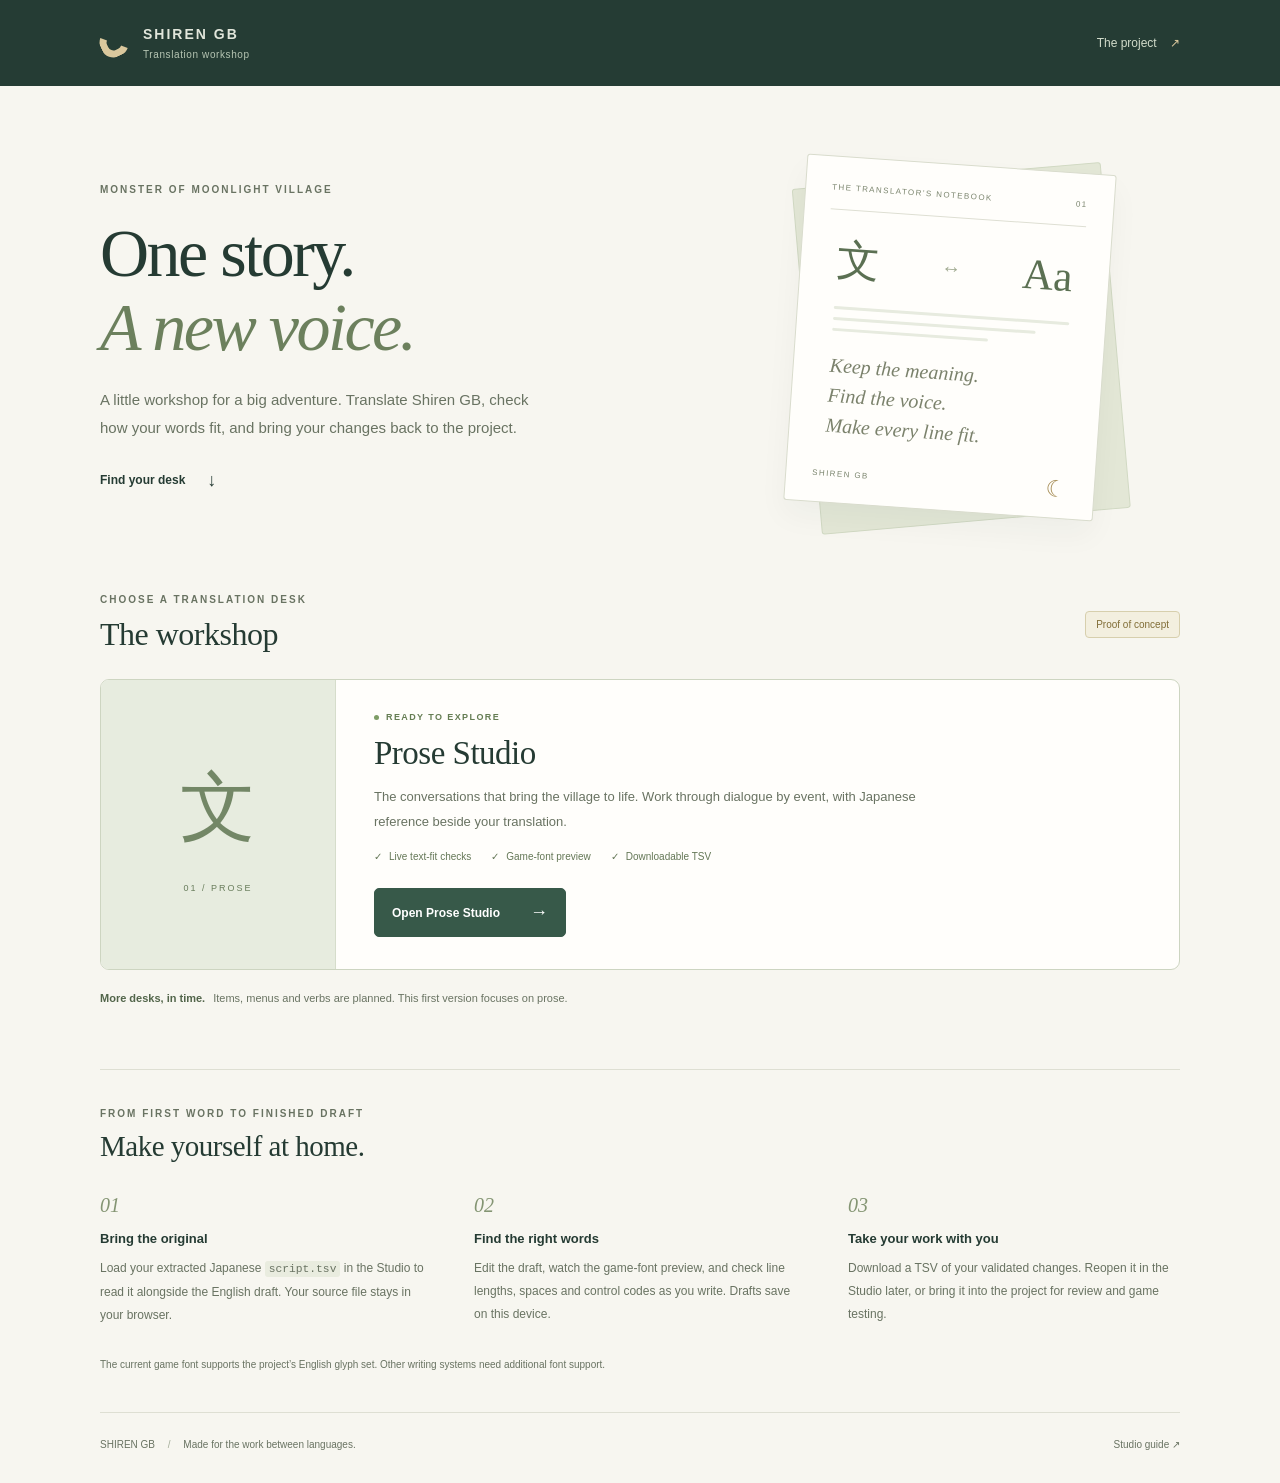
==== site/index.html @ 16984620 "Add workshop home and GitHub Pages deployment" ====
<!doctype html>
<html lang="en">
<head>
  <meta charset="utf-8">
  <meta name="viewport" content="width=device-width, initial-scale=1">
  <meta name="theme-color" content="#253c34">
  <meta name="description" content="The Shiren GB translation workshop. Edit prose with live text-fit checks and download your changes as a TSV.">
  <title>Translation Workshop · Shiren GB</title>
  <link rel="stylesheet" href="style.css">
  <link rel="icon" href="data:image/svg+xml,%3Csvg xmlns='http://www.w3.org/2000/svg' viewBox='0 0 40 40'%3E%3Crect width='40' height='40' rx='10' fill='%23253c34'/%3E%3Cpath d='M27 9H17v4h-4v14h4v4h14v-4H21v-4h-4V13h10z' fill='%23dbc797'/%3E%3C/svg%3E">
</head>
<body>
  <a class="skip-link" href="#content">Skip to workshop</a>
  <header class="masthead">
    <div class="header-inner">
      <a class="brand" href="./" aria-label="Shiren GB translation workshop home"><span class="moon" aria-hidden="true"></span><span>SHIREN GB<small>Translation workshop</small></span></a>
      <a class="project-link" href="https://github.com/joey-astrologo/Shiren-GB-Monster-of-Moonlight-Village">The project <span aria-hidden="true">↗</span></a>
    </div>
  </header>
  <main id="content" tabindex="-1">
    <section class="hero" aria-labelledby="welcome">
      <div class="hero-copy">
        <div class="eyebrow">MONSTER OF MOONLIGHT VILLAGE</div>
        <h1 id="welcome">One story.<br><em>A new voice.</em></h1>
        <p>A little workshop for a big adventure. Translate Shiren GB, check how your words fit, and bring your changes back to the project.</p>
        <a class="hero-link" href="#studios">Find your desk <span aria-hidden="true">↓</span></a>
      </div>
      <div class="manuscript" aria-hidden="true">
        <div class="paper-back"></div>
        <div class="paper-front">
          <div class="paper-heading"><span>THE TRANSLATOR’S NOTEBOOK</span><span>01</span></div>
          <div class="notebook-symbol">文<span>↔</span>Aa</div>
          <div class="notebook-lines"><span></span><span></span><span></span></div>
          <p>Keep the meaning.<br>Find the voice.<br>Make every line fit.</p>
          <div class="paper-foot"><span>SHIREN GB</span><span>☾</span></div>
        </div>
      </div>
    </section>

    <section id="studios" class="studios" aria-labelledby="studios-title">
      <div class="section-heading"><div><div class="eyebrow">CHOOSE A TRANSLATION DESK</div><h2 id="studios-title">The workshop</h2></div><span class="poc-badge">Proof of concept</span></div>
      <article class="studio-card">
        <div class="studio-mark" aria-hidden="true"><span>文</span><small>01 / PROSE</small></div>
        <div class="studio-copy"><div class="available"><span></span>READY TO EXPLORE</div><h3>Prose Studio</h3><p>The conversations that bring the village to life. Work through dialogue by event, with Japanese reference beside your translation.</p><ul class="features"><li>Live text-fit checks</li><li>Game-font preview</li><li>Downloadable TSV</li></ul><a class="button" href="prose/">Open Prose Studio <span aria-hidden="true">→</span></a></div>
      </article>
      <p class="future-note"><span>More desks, in time.</span> Items, menus and verbs are planned. This first version focuses on prose.</p>
    </section>

    <section class="how-it-works" aria-labelledby="steps-title">
      <div class="eyebrow">FROM FIRST WORD TO FINISHED DRAFT</div><h2 id="steps-title">Make yourself at home.</h2>
      <ol class="steps">
        <li><span class="step-number">01</span><h3>Bring the original</h3><p>Load your extracted Japanese <code>script.tsv</code> in the Studio to read it alongside the English draft. Your source file stays in your browser.</p></li>
        <li><span class="step-number">02</span><h3>Find the right words</h3><p>Edit the draft, watch the game-font preview, and check line lengths, spaces and control codes as you write. Drafts save on this device.</p></li>
        <li><span class="step-number">03</span><h3>Take your work with you</h3><p>Download a TSV of your validated changes. Reopen it in the Studio later, or bring it into the project for review and game testing.</p></li>
      </ol>
      <p class="font-note">The current game font supports the project’s English glyph set. Other writing systems need additional font support.</p>
    </section>
  </main>
  <footer class="footer"><span>SHIREN GB <span aria-hidden="true">/</span> Made for the work between languages.</span><a href="https://github.com/joey-astrologo/Shiren-GB-Monster-of-Moonlight-Village/blob/main/site/prose/README.md">Studio guide <span aria-hidden="true">↗</span></a></footer>
</body>
</html>
---- site/style.css ----
@charset "UTF-8";
:root{color-scheme:light;--paper:#f7f6f0;--surface:#fffefb;--ink:#253b33;--muted:#697362;--line:#dedfd3;--green:#375949;--gold:#dac89d;font-family:-apple-system,BlinkMacSystemFont,"Segoe UI",sans-serif;font-size:14px}
*{box-sizing:border-box}html{scroll-behavior:smooth}body{margin:0;background:var(--paper);color:var(--ink)}a{color:inherit;touch-action:manipulation}a:focus-visible{outline:3px solid #af8948;outline-offset:5px}h1,h2,h3,p{margin:0}.skip-link{position:fixed;top:-100px;left:15px;padding:12px;z-index:10;background:white}.skip-link:focus{top:12px}.masthead{background:#253c34;color:#e1e6db}.header-inner{max-width:1144px;margin:auto;padding:26px 32px;display:flex;align-items:center;justify-content:space-between;gap:24px}.brand{display:flex;align-items:center;gap:15px;text-decoration:none;font-size:14px;letter-spacing:2px;font-weight:700}.brand small{display:block;font-size:10px;font-weight:400;letter-spacing:.6px;margin-top:7px;color:#b6c5b3}.moon{width:28px;height:28px;border:7px solid var(--gold);border-top-color:transparent;border-right-color:transparent;transform:rotate(-25deg);border-radius:45%;display:block}.project-link{font-size:12px;text-decoration:none;color:#d2dccb}.project-link span{margin-left:10px;color:var(--gold)}.project-link:hover,.hero-link:hover{text-decoration:underline;text-underline-offset:5px}main{max-width:1144px;margin:auto;padding:0 32px}.hero{display:grid;grid-template-columns:1.2fr 1fr;gap:70px;align-items:center;padding:78px 0 83px}.eyebrow{font-size:10px;letter-spacing:2px;font-weight:600;color:var(--muted)}h1{font:normal 68px/1.08 Georgia,"Times New Roman",serif;letter-spacing:-2.5px;margin:22px 0}h1 em{font-weight:400;color:#6c805d}.hero-copy>p{font-size:15px;line-height:1.9;color:var(--muted);max-width:430px}.hero-link{display:inline-flex;align-items:center;gap:22px;margin-top:27px;font-size:12px;font-weight:600;text-decoration:none}.hero-link span{font-size:18px}
.manuscript{position:relative;width:310px;height:347px;justify-self:center;transform:rotate(4deg)}.paper-back{position:absolute;inset:10px -12px -10px 12px;background:#e3e7d6;border:1px solid #d1d9c3;border-radius:3px;transform:rotate(-9deg)}.paper-front{position:relative;height:100%;border:1px solid #d9dccd;border-radius:3px;background:var(--surface);padding:26px;box-shadow:0 15px 30px #253c340a}.paper-heading,.paper-foot{display:flex;justify-content:space-between;align-items:center;font-size:8px;letter-spacing:1.4px;color:#7b856e}.paper-heading{padding-bottom:17px;border-bottom:1px solid var(--line)}.notebook-symbol{font:43px Georgia,serif;color:#5b7052;display:flex;justify-content:space-between;align-items:center;margin:21px 10px 17px}.notebook-symbol span{font:20px Georgia,serif;color:#a0aa90}.notebook-lines{display:grid;gap:8px;margin:0 10px 19px}.notebook-lines span{height:3px;border-radius:2px;background:#e7ebdf}.notebook-lines span:nth-child(2){width:86%}.notebook-lines span:last-child{width:66%}.paper-front>p{font:italic 20px/1.5 Georgia,serif;margin-left:10px;color:#7b826c}.paper-foot{margin-top:20px}.paper-foot span:last-child{color:#a88f59;font-size:23px}
.studios{scroll-margin-top:26px}.section-heading{display:flex;justify-content:space-between;align-items:center;gap:20px;margin-bottom:25px}h2{font:normal 32px/1.25 Georgia,serif;letter-spacing:-.5px;margin-top:9px}.poc-badge{font-size:10px;white-space:nowrap;border:1px solid #d7cfad;border-radius:4px;padding:7px 10px;color:#806d36;background:#f3efdf}.studio-card{display:grid;grid-template-columns:235px 1fr;border:1px solid #cdd5c1;border-radius:9px;overflow:hidden;background:var(--surface)}.studio-mark{background:#e7ecdf;display:flex;flex-direction:column;align-items:center;justify-content:center;gap:23px;border-right:1px solid #d6ddcb}.studio-mark>span{font:76px Georgia,serif;color:#738766}.studio-mark small{font-size:9px;letter-spacing:2px;color:#697d5c}.studio-copy{padding:32px 38px}.available{display:flex;align-items:center;gap:7px;font-size:9px;font-weight:600;letter-spacing:1.4px;color:#657d53}.available span{height:5px;width:5px;border-radius:50%;background:#7e9d66}.studio-copy h3{font:normal 33px Georgia,serif;letter-spacing:-.5px;margin:13px 0}.studio-copy>p{font-size:13px;line-height:1.9;color:var(--muted);max-width:580px}.features{display:flex;flex-wrap:wrap;gap:9px 20px;padding:0;list-style:none;font-size:10px;color:#647756;margin:17px 0 26px}.features li:before{content:'✓';margin-right:7px}.button{display:inline-flex;align-items:center;justify-content:space-between;gap:30px;padding:13px 17px;border:1px solid var(--green);border-radius:5px;background:var(--green);color:white;text-decoration:none;font-size:12px;font-weight:600;transition:background .15s}.button:hover{background:#294936}.button span{font-size:18px;font-weight:400}.future-note{font-size:11px;line-height:1.8;color:var(--muted);padding:19px 0 0}.future-note>span{font-weight:600;color:#52654a;margin-right:5px}.how-it-works{margin:60px 0 0;padding:38px 0;border-top:1px solid var(--line)}.how-it-works h2{font-size:29px}.steps{list-style:none;display:grid;grid-template-columns:repeat(3,1fr);gap:42px;padding:0;margin:30px 0}.step-number{font:italic 20px Georgia,serif;color:#849573}.steps h3{font-size:13px;margin:14px 0 11px;font-weight:600}.steps p{font-size:12px;line-height:1.9;color:var(--muted)}code{font-size:.94em;background:#e9ecdf;padding:2px 4px;border-radius:3px}.font-note{font-size:10px;line-height:1.8;color:var(--muted)}.footer{max-width:1080px;margin:auto;border-top:1px solid var(--line);padding:23px 0 30px;display:flex;justify-content:space-between;gap:20px;font-size:10px;color:var(--muted);line-height:1.7}.footer>span>span{margin:0 10px;color:#a4ad99}.footer a{text-decoration:none}.footer a:hover{text-decoration:underline;text-underline-offset:3px}
@media(max-width:1150px){.footer{margin:0 32px}.hero{gap:40px}.manuscript{width:280px}.paper-heading{font-size:7px}}
@media(max-width:760px){.header-inner{padding:22px}.brand{font-size:12px}.brand small{font-size:9px}.project-link{font-size:10px}.project-link span{margin-left:3px}main{padding:0 22px}.hero{gap:30px;padding:50px 0 55px}h1{font-size:52px}.hero-copy>p{font-size:13px}.eyebrow{font-size:9px;letter-spacing:1.5px}.manuscript{width:215px;height:317px}.paper-front{padding:19px}.paper-heading{line-height:1.7;gap:8px}.notebook-symbol{font-size:34px}.paper-front>p{font-size:17px}.studio-card{grid-template-columns:140px 1fr}.studio-copy{padding:28px}.studio-copy h3{font-size:29px}.studio-mark>span{font-size:58px}.studio-mark small{font-size:8px}.steps{gap:24px}.footer{margin:0 22px}}
@media(max-width:560px){.hero{display:block}.hero-copy{max-width:400px}h1{font-size:60px}.hero-copy>p{font-size:14px}.manuscript{display:none}.section-heading{gap:10px}h2{font-size:28px}.poc-badge{font-size:9px;padding:6px 8px}.studio-card{display:block}.studio-mark{flex-direction:row;justify-content:space-between;padding:18px 25px;border-right:0;border-bottom:1px solid #d6ddcb}.studio-mark>span{font-size:34px}.studio-copy{padding:27px 24px}.studio-copy h3{font-size:31px}.features{gap:12px 17px}.button{width:100%}.how-it-works{margin-top:40px;padding-top:30px}.steps{grid-template-columns:1fr;gap:25px;margin-top:27px}.steps li{padding-left:42px;position:relative}.step-number{position:absolute;left:0;top:0}.steps h3{margin-top:2px}.footer{flex-direction:column;gap:12px}.footer>span>span{margin:0 6px}}
@media(prefers-reduced-motion:reduce){html{scroll-behavior:auto}*{transition:none!important}}
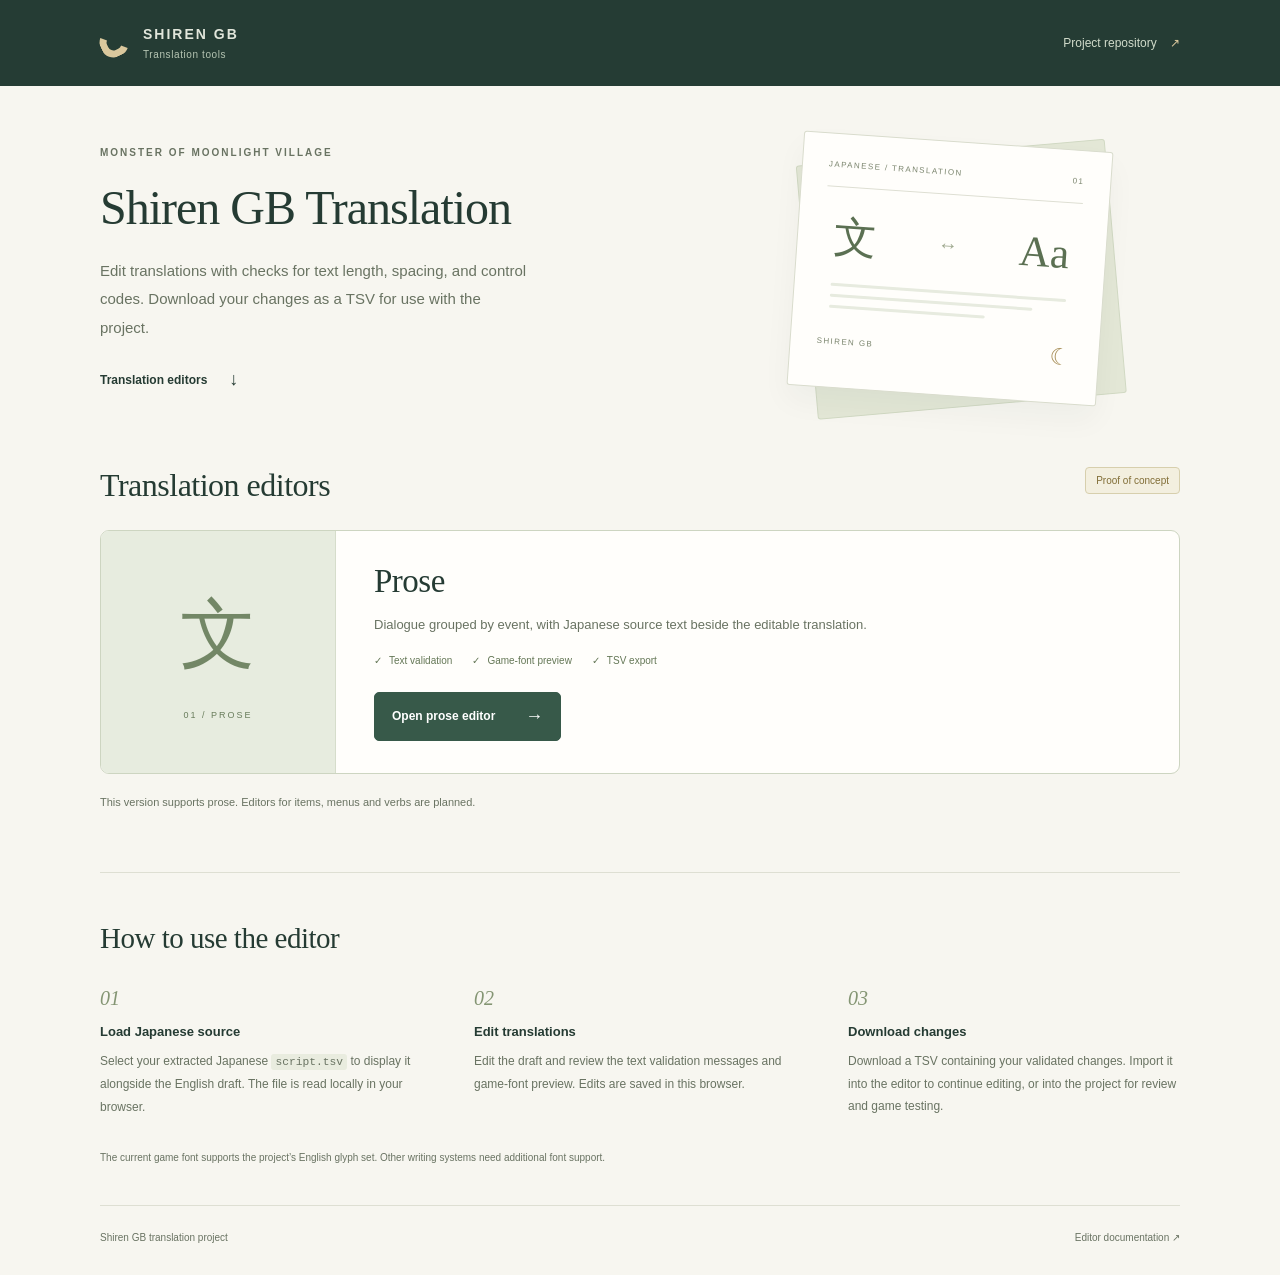
==== commit 445e7b66: "Use neutral copy throughout translation pages" ====
--- a/site/index.html
+++ b/site/index.html
@@ -4,58 +4,57 @@
   <meta charset="utf-8">
   <meta name="viewport" content="width=device-width, initial-scale=1">
   <meta name="theme-color" content="#253c34">
-  <meta name="description" content="The Shiren GB translation workshop. Edit prose with live text-fit checks and download your changes as a TSV.">
-  <title>Translation Workshop · Shiren GB</title>
+  <meta name="description" content="Edit Shiren GB translations with checks for text length, spacing, and control codes. Download changes as a TSV for use with the project.">
+  <title>Shiren GB Translation</title>
   <link rel="stylesheet" href="style.css">
   <link rel="icon" href="data:image/svg+xml,%3Csvg xmlns='http://www.w3.org/2000/svg' viewBox='0 0 40 40'%3E%3Crect width='40' height='40' rx='10' fill='%23253c34'/%3E%3Cpath d='M27 9H17v4h-4v14h4v4h14v-4H21v-4h-4V13h10z' fill='%23dbc797'/%3E%3C/svg%3E">
 </head>
 <body>
-  <a class="skip-link" href="#content">Skip to workshop</a>
+  <a class="skip-link" href="#content">Skip to translation editors</a>
   <header class="masthead">
     <div class="header-inner">
-      <a class="brand" href="./" aria-label="Shiren GB translation workshop home"><span class="moon" aria-hidden="true"></span><span>SHIREN GB<small>Translation workshop</small></span></a>
-      <a class="project-link" href="https://github.com/joey-astrologo/Shiren-GB-Monster-of-Moonlight-Village">The project <span aria-hidden="true">↗</span></a>
+      <a class="brand" href="./" aria-label="Shiren GB translation home"><span class="moon" aria-hidden="true"></span><span>SHIREN GB<small>Translation tools</small></span></a>
+      <a class="project-link" href="https://github.com/joey-astrologo/Shiren-GB-Monster-of-Moonlight-Village">Project repository <span aria-hidden="true">↗</span></a>
     </div>
   </header>
   <main id="content" tabindex="-1">
     <section class="hero" aria-labelledby="welcome">
       <div class="hero-copy">
         <div class="eyebrow">MONSTER OF MOONLIGHT VILLAGE</div>
-        <h1 id="welcome">One story.<br><em>A new voice.</em></h1>
-        <p>A little workshop for a big adventure. Translate Shiren GB, check how your words fit, and bring your changes back to the project.</p>
-        <a class="hero-link" href="#studios">Find your desk <span aria-hidden="true">↓</span></a>
+        <h1 id="welcome">Shiren GB Translation</h1>
+        <p>Edit translations with checks for text length, spacing, and control codes. Download your changes as a TSV for use with the project.</p>
+        <a class="hero-link" href="#studios">Translation editors <span aria-hidden="true">↓</span></a>
       </div>
       <div class="manuscript" aria-hidden="true">
         <div class="paper-back"></div>
         <div class="paper-front">
-          <div class="paper-heading"><span>THE TRANSLATOR’S NOTEBOOK</span><span>01</span></div>
+          <div class="paper-heading"><span>JAPANESE / TRANSLATION</span><span>01</span></div>
           <div class="notebook-symbol">文<span>↔</span>Aa</div>
           <div class="notebook-lines"><span></span><span></span><span></span></div>
-          <p>Keep the meaning.<br>Find the voice.<br>Make every line fit.</p>
           <div class="paper-foot"><span>SHIREN GB</span><span>☾</span></div>
         </div>
       </div>
     </section>
 
     <section id="studios" class="studios" aria-labelledby="studios-title">
-      <div class="section-heading"><div><div class="eyebrow">CHOOSE A TRANSLATION DESK</div><h2 id="studios-title">The workshop</h2></div><span class="poc-badge">Proof of concept</span></div>
+      <div class="section-heading"><h2 id="studios-title">Translation editors</h2><span class="poc-badge">Proof of concept</span></div>
       <article class="studio-card">
         <div class="studio-mark" aria-hidden="true"><span>文</span><small>01 / PROSE</small></div>
-        <div class="studio-copy"><div class="available"><span></span>READY TO EXPLORE</div><h3>Prose Studio</h3><p>The conversations that bring the village to life. Work through dialogue by event, with Japanese reference beside your translation.</p><ul class="features"><li>Live text-fit checks</li><li>Game-font preview</li><li>Downloadable TSV</li></ul><a class="button" href="prose/">Open Prose Studio <span aria-hidden="true">→</span></a></div>
+        <div class="studio-copy"><h3>Prose</h3><p>Dialogue grouped by event, with Japanese source text beside the editable translation.</p><ul class="features"><li>Text validation</li><li>Game-font preview</li><li>TSV export</li></ul><a class="button" href="prose/">Open prose editor <span aria-hidden="true">→</span></a></div>
       </article>
-      <p class="future-note"><span>More desks, in time.</span> Items, menus and verbs are planned. This first version focuses on prose.</p>
+      <p class="future-note">This version supports prose. Editors for items, menus and verbs are planned.</p>
     </section>
 
     <section class="how-it-works" aria-labelledby="steps-title">
-      <div class="eyebrow">FROM FIRST WORD TO FINISHED DRAFT</div><h2 id="steps-title">Make yourself at home.</h2>
+      <h2 id="steps-title">How to use the editor</h2>
       <ol class="steps">
-        <li><span class="step-number">01</span><h3>Bring the original</h3><p>Load your extracted Japanese <code>script.tsv</code> in the Studio to read it alongside the English draft. Your source file stays in your browser.</p></li>
-        <li><span class="step-number">02</span><h3>Find the right words</h3><p>Edit the draft, watch the game-font preview, and check line lengths, spaces and control codes as you write. Drafts save on this device.</p></li>
-        <li><span class="step-number">03</span><h3>Take your work with you</h3><p>Download a TSV of your validated changes. Reopen it in the Studio later, or bring it into the project for review and game testing.</p></li>
+        <li><span class="step-number">01</span><h3>Load Japanese source</h3><p>Select your extracted Japanese <code>script.tsv</code> to display it alongside the English draft. The file is read locally in your browser.</p></li>
+        <li><span class="step-number">02</span><h3>Edit translations</h3><p>Edit the draft and review the text validation messages and game-font preview. Edits are saved in this browser.</p></li>
+        <li><span class="step-number">03</span><h3>Download changes</h3><p>Download a TSV containing your validated changes. Import it into the editor to continue editing, or into the project for review and game testing.</p></li>
       </ol>
       <p class="font-note">The current game font supports the project’s English glyph set. Other writing systems need additional font support.</p>
     </section>
   </main>
-  <footer class="footer"><span>SHIREN GB <span aria-hidden="true">/</span> Made for the work between languages.</span><a href="https://github.com/joey-astrologo/Shiren-GB-Monster-of-Moonlight-Village/blob/main/site/prose/README.md">Studio guide <span aria-hidden="true">↗</span></a></footer>
+  <footer class="footer"><span>Shiren GB translation project</span><a href="https://github.com/joey-astrologo/Shiren-GB-Monster-of-Moonlight-Village/blob/main/site/prose/README.md">Editor documentation <span aria-hidden="true">↗</span></a></footer>
 </body>
 </html>
--- a/site/style.css
+++ b/site/style.css
@@ -1,9 +1,9 @@
 @charset "UTF-8";
 :root{color-scheme:light;--paper:#f7f6f0;--surface:#fffefb;--ink:#253b33;--muted:#697362;--line:#dedfd3;--green:#375949;--gold:#dac89d;font-family:-apple-system,BlinkMacSystemFont,"Segoe UI",sans-serif;font-size:14px}
-*{box-sizing:border-box}html{scroll-behavior:smooth}body{margin:0;background:var(--paper);color:var(--ink)}a{color:inherit;touch-action:manipulation}a:focus-visible{outline:3px solid #af8948;outline-offset:5px}h1,h2,h3,p{margin:0}.skip-link{position:fixed;top:-100px;left:15px;padding:12px;z-index:10;background:white}.skip-link:focus{top:12px}.masthead{background:#253c34;color:#e1e6db}.header-inner{max-width:1144px;margin:auto;padding:26px 32px;display:flex;align-items:center;justify-content:space-between;gap:24px}.brand{display:flex;align-items:center;gap:15px;text-decoration:none;font-size:14px;letter-spacing:2px;font-weight:700}.brand small{display:block;font-size:10px;font-weight:400;letter-spacing:.6px;margin-top:7px;color:#b6c5b3}.moon{width:28px;height:28px;border:7px solid var(--gold);border-top-color:transparent;border-right-color:transparent;transform:rotate(-25deg);border-radius:45%;display:block}.project-link{font-size:12px;text-decoration:none;color:#d2dccb}.project-link span{margin-left:10px;color:var(--gold)}.project-link:hover,.hero-link:hover{text-decoration:underline;text-underline-offset:5px}main{max-width:1144px;margin:auto;padding:0 32px}.hero{display:grid;grid-template-columns:1.2fr 1fr;gap:70px;align-items:center;padding:78px 0 83px}.eyebrow{font-size:10px;letter-spacing:2px;font-weight:600;color:var(--muted)}h1{font:normal 68px/1.08 Georgia,"Times New Roman",serif;letter-spacing:-2.5px;margin:22px 0}h1 em{font-weight:400;color:#6c805d}.hero-copy>p{font-size:15px;line-height:1.9;color:var(--muted);max-width:430px}.hero-link{display:inline-flex;align-items:center;gap:22px;margin-top:27px;font-size:12px;font-weight:600;text-decoration:none}.hero-link span{font-size:18px}
-.manuscript{position:relative;width:310px;height:347px;justify-self:center;transform:rotate(4deg)}.paper-back{position:absolute;inset:10px -12px -10px 12px;background:#e3e7d6;border:1px solid #d1d9c3;border-radius:3px;transform:rotate(-9deg)}.paper-front{position:relative;height:100%;border:1px solid #d9dccd;border-radius:3px;background:var(--surface);padding:26px;box-shadow:0 15px 30px #253c340a}.paper-heading,.paper-foot{display:flex;justify-content:space-between;align-items:center;font-size:8px;letter-spacing:1.4px;color:#7b856e}.paper-heading{padding-bottom:17px;border-bottom:1px solid var(--line)}.notebook-symbol{font:43px Georgia,serif;color:#5b7052;display:flex;justify-content:space-between;align-items:center;margin:21px 10px 17px}.notebook-symbol span{font:20px Georgia,serif;color:#a0aa90}.notebook-lines{display:grid;gap:8px;margin:0 10px 19px}.notebook-lines span{height:3px;border-radius:2px;background:#e7ebdf}.notebook-lines span:nth-child(2){width:86%}.notebook-lines span:last-child{width:66%}.paper-front>p{font:italic 20px/1.5 Georgia,serif;margin-left:10px;color:#7b826c}.paper-foot{margin-top:20px}.paper-foot span:last-child{color:#a88f59;font-size:23px}
-.studios{scroll-margin-top:26px}.section-heading{display:flex;justify-content:space-between;align-items:center;gap:20px;margin-bottom:25px}h2{font:normal 32px/1.25 Georgia,serif;letter-spacing:-.5px;margin-top:9px}.poc-badge{font-size:10px;white-space:nowrap;border:1px solid #d7cfad;border-radius:4px;padding:7px 10px;color:#806d36;background:#f3efdf}.studio-card{display:grid;grid-template-columns:235px 1fr;border:1px solid #cdd5c1;border-radius:9px;overflow:hidden;background:var(--surface)}.studio-mark{background:#e7ecdf;display:flex;flex-direction:column;align-items:center;justify-content:center;gap:23px;border-right:1px solid #d6ddcb}.studio-mark>span{font:76px Georgia,serif;color:#738766}.studio-mark small{font-size:9px;letter-spacing:2px;color:#697d5c}.studio-copy{padding:32px 38px}.available{display:flex;align-items:center;gap:7px;font-size:9px;font-weight:600;letter-spacing:1.4px;color:#657d53}.available span{height:5px;width:5px;border-radius:50%;background:#7e9d66}.studio-copy h3{font:normal 33px Georgia,serif;letter-spacing:-.5px;margin:13px 0}.studio-copy>p{font-size:13px;line-height:1.9;color:var(--muted);max-width:580px}.features{display:flex;flex-wrap:wrap;gap:9px 20px;padding:0;list-style:none;font-size:10px;color:#647756;margin:17px 0 26px}.features li:before{content:'✓';margin-right:7px}.button{display:inline-flex;align-items:center;justify-content:space-between;gap:30px;padding:13px 17px;border:1px solid var(--green);border-radius:5px;background:var(--green);color:white;text-decoration:none;font-size:12px;font-weight:600;transition:background .15s}.button:hover{background:#294936}.button span{font-size:18px;font-weight:400}.future-note{font-size:11px;line-height:1.8;color:var(--muted);padding:19px 0 0}.future-note>span{font-weight:600;color:#52654a;margin-right:5px}.how-it-works{margin:60px 0 0;padding:38px 0;border-top:1px solid var(--line)}.how-it-works h2{font-size:29px}.steps{list-style:none;display:grid;grid-template-columns:repeat(3,1fr);gap:42px;padding:0;margin:30px 0}.step-number{font:italic 20px Georgia,serif;color:#849573}.steps h3{font-size:13px;margin:14px 0 11px;font-weight:600}.steps p{font-size:12px;line-height:1.9;color:var(--muted)}code{font-size:.94em;background:#e9ecdf;padding:2px 4px;border-radius:3px}.font-note{font-size:10px;line-height:1.8;color:var(--muted)}.footer{max-width:1080px;margin:auto;border-top:1px solid var(--line);padding:23px 0 30px;display:flex;justify-content:space-between;gap:20px;font-size:10px;color:var(--muted);line-height:1.7}.footer>span>span{margin:0 10px;color:#a4ad99}.footer a{text-decoration:none}.footer a:hover{text-decoration:underline;text-underline-offset:3px}
+*{box-sizing:border-box}html{scroll-behavior:smooth}body{margin:0;background:var(--paper);color:var(--ink)}a{color:inherit;touch-action:manipulation}a:focus-visible{outline:3px solid #af8948;outline-offset:5px}h1,h2,h3,p{margin:0}.skip-link{position:fixed;top:-100px;left:15px;padding:12px;z-index:10;background:white}.skip-link:focus{top:12px}.masthead{background:#253c34;color:#e1e6db}.header-inner{max-width:1144px;margin:auto;padding:26px 32px;display:flex;align-items:center;justify-content:space-between;gap:24px}.brand{display:flex;align-items:center;gap:15px;text-decoration:none;font-size:14px;letter-spacing:2px;font-weight:700}.brand small{display:block;font-size:10px;font-weight:400;letter-spacing:.6px;margin-top:7px;color:#b6c5b3}.moon{width:28px;height:28px;border:7px solid var(--gold);border-top-color:transparent;border-right-color:transparent;transform:rotate(-25deg);border-radius:45%;display:block}.project-link{font-size:12px;text-decoration:none;color:#d2dccb}.project-link span{margin-left:10px;color:var(--gold)}.project-link:hover,.hero-link:hover{text-decoration:underline;text-underline-offset:5px}main{max-width:1144px;margin:auto;padding:0 32px}.hero{display:grid;grid-template-columns:1.2fr 1fr;gap:70px;align-items:center;padding:55px 0 60px}.eyebrow{font-size:10px;letter-spacing:2px;font-weight:600;color:var(--muted)}h1{font:normal 48px/1.15 Georgia,"Times New Roman",serif;letter-spacing:-1px;margin:22px 0}.hero-copy>p{font-size:15px;line-height:1.9;color:var(--muted);max-width:430px}.hero-link{display:inline-flex;align-items:center;gap:22px;margin-top:27px;font-size:12px;font-weight:600;text-decoration:none}.hero-link span{font-size:18px}
+.manuscript{position:relative;width:310px;height:255px;justify-self:center;transform:rotate(4deg)}.paper-back{position:absolute;inset:10px -12px -10px 12px;background:#e3e7d6;border:1px solid #d1d9c3;border-radius:3px;transform:rotate(-9deg)}.paper-front{position:relative;height:100%;border:1px solid #d9dccd;border-radius:3px;background:var(--surface);padding:26px;box-shadow:0 15px 30px #253c340a}.paper-heading,.paper-foot{display:flex;justify-content:space-between;align-items:center;font-size:8px;letter-spacing:1.4px;color:#7b856e}.paper-heading{padding-bottom:17px;border-bottom:1px solid var(--line)}.notebook-symbol{font:43px Georgia,serif;color:#5b7052;display:flex;justify-content:space-between;align-items:center;margin:21px 10px 17px}.notebook-symbol span{font:20px Georgia,serif;color:#a0aa90}.notebook-lines{display:grid;gap:8px;margin:0 10px 19px}.notebook-lines span{height:3px;border-radius:2px;background:#e7ebdf}.notebook-lines span:nth-child(2){width:86%}.notebook-lines span:last-child{width:66%}.paper-foot{margin-top:20px}.paper-foot span:last-child{color:#a88f59;font-size:23px}
+.studios{scroll-margin-top:26px}.section-heading{display:flex;justify-content:space-between;align-items:center;gap:20px;margin-bottom:25px}h2{font:normal 32px/1.25 Georgia,serif;letter-spacing:-.5px;margin-top:9px}.poc-badge{font-size:10px;white-space:nowrap;border:1px solid #d7cfad;border-radius:4px;padding:7px 10px;color:#806d36;background:#f3efdf}.studio-card{display:grid;grid-template-columns:235px 1fr;border:1px solid #cdd5c1;border-radius:9px;overflow:hidden;background:var(--surface)}.studio-mark{background:#e7ecdf;display:flex;flex-direction:column;align-items:center;justify-content:center;gap:23px;border-right:1px solid #d6ddcb}.studio-mark>span{font:76px Georgia,serif;color:#738766}.studio-mark small{font-size:9px;letter-spacing:2px;color:#697d5c}.studio-copy{padding:32px 38px}.studio-copy h3{font:normal 33px Georgia,serif;letter-spacing:-.5px;margin:0 0 13px}.studio-copy>p{font-size:13px;line-height:1.9;color:var(--muted);max-width:580px}.features{display:flex;flex-wrap:wrap;gap:9px 20px;padding:0;list-style:none;font-size:10px;color:#647756;margin:17px 0 26px}.features li:before{content:'✓';margin-right:7px}.button{display:inline-flex;align-items:center;justify-content:space-between;gap:30px;padding:13px 17px;border:1px solid var(--green);border-radius:5px;background:var(--green);color:white;text-decoration:none;font-size:12px;font-weight:600;transition:background .15s}.button:hover{background:#294936}.button span{font-size:18px;font-weight:400}.future-note{font-size:11px;line-height:1.8;color:var(--muted);padding:19px 0 0}.how-it-works{margin:60px 0 0;padding:38px 0;border-top:1px solid var(--line)}.how-it-works h2{font-size:29px}.steps{list-style:none;display:grid;grid-template-columns:repeat(3,1fr);gap:42px;padding:0;margin:30px 0}.step-number{font:italic 20px Georgia,serif;color:#849573}.steps h3{font-size:13px;margin:14px 0 11px;font-weight:600}.steps p{font-size:12px;line-height:1.9;color:var(--muted)}code{font-size:.94em;background:#e9ecdf;padding:2px 4px;border-radius:3px}.font-note{font-size:10px;line-height:1.8;color:var(--muted)}.footer{max-width:1080px;margin:auto;border-top:1px solid var(--line);padding:23px 0 30px;display:flex;justify-content:space-between;gap:20px;font-size:10px;color:var(--muted);line-height:1.7}.footer a{text-decoration:none}.footer a:hover{text-decoration:underline;text-underline-offset:3px}
 @media(max-width:1150px){.footer{margin:0 32px}.hero{gap:40px}.manuscript{width:280px}.paper-heading{font-size:7px}}
-@media(max-width:760px){.header-inner{padding:22px}.brand{font-size:12px}.brand small{font-size:9px}.project-link{font-size:10px}.project-link span{margin-left:3px}main{padding:0 22px}.hero{gap:30px;padding:50px 0 55px}h1{font-size:52px}.hero-copy>p{font-size:13px}.eyebrow{font-size:9px;letter-spacing:1.5px}.manuscript{width:215px;height:317px}.paper-front{padding:19px}.paper-heading{line-height:1.7;gap:8px}.notebook-symbol{font-size:34px}.paper-front>p{font-size:17px}.studio-card{grid-template-columns:140px 1fr}.studio-copy{padding:28px}.studio-copy h3{font-size:29px}.studio-mark>span{font-size:58px}.studio-mark small{font-size:8px}.steps{gap:24px}.footer{margin:0 22px}}
-@media(max-width:560px){.hero{display:block}.hero-copy{max-width:400px}h1{font-size:60px}.hero-copy>p{font-size:14px}.manuscript{display:none}.section-heading{gap:10px}h2{font-size:28px}.poc-badge{font-size:9px;padding:6px 8px}.studio-card{display:block}.studio-mark{flex-direction:row;justify-content:space-between;padding:18px 25px;border-right:0;border-bottom:1px solid #d6ddcb}.studio-mark>span{font-size:34px}.studio-copy{padding:27px 24px}.studio-copy h3{font-size:31px}.features{gap:12px 17px}.button{width:100%}.how-it-works{margin-top:40px;padding-top:30px}.steps{grid-template-columns:1fr;gap:25px;margin-top:27px}.steps li{padding-left:42px;position:relative}.step-number{position:absolute;left:0;top:0}.steps h3{margin-top:2px}.footer{flex-direction:column;gap:12px}.footer>span>span{margin:0 6px}}
+@media(max-width:760px){.header-inner{padding:22px}.brand{font-size:12px}.brand small{font-size:9px}.project-link{font-size:10px}.project-link span{margin-left:3px}main{padding:0 22px}.hero{gap:30px;padding:50px 0 55px}h1{font-size:42px}.hero-copy>p{font-size:13px}.eyebrow{font-size:9px;letter-spacing:1.5px}.manuscript{width:215px;height:235px}.paper-front{padding:19px}.paper-heading{line-height:1.7;gap:8px}.notebook-symbol{font-size:34px}.studio-card{grid-template-columns:140px 1fr}.studio-copy{padding:28px}.studio-copy h3{font-size:29px}.studio-mark>span{font-size:58px}.studio-mark small{font-size:8px}.steps{gap:24px}.footer{margin:0 22px}}
+@media(max-width:560px){.hero{display:block}.hero-copy{max-width:400px}h1{font-size:38px}.hero-copy>p{font-size:14px}.manuscript{display:none}.section-heading{gap:10px}h2{font-size:28px}.poc-badge{font-size:9px;padding:6px 8px}.studio-card{display:block}.studio-mark{flex-direction:row;justify-content:space-between;padding:18px 25px;border-right:0;border-bottom:1px solid #d6ddcb}.studio-mark>span{font-size:34px}.studio-copy{padding:27px 24px}.studio-copy h3{font-size:31px}.features{gap:12px 17px}.button{width:100%}.how-it-works{margin-top:40px;padding-top:30px}.steps{grid-template-columns:1fr;gap:25px;margin-top:27px}.steps li{padding-left:42px;position:relative}.step-number{position:absolute;left:0;top:0}.steps h3{margin-top:2px}.footer{flex-direction:column;gap:12px}}
 @media(prefers-reduced-motion:reduce){html{scroll-behavior:auto}*{transition:none!important}}
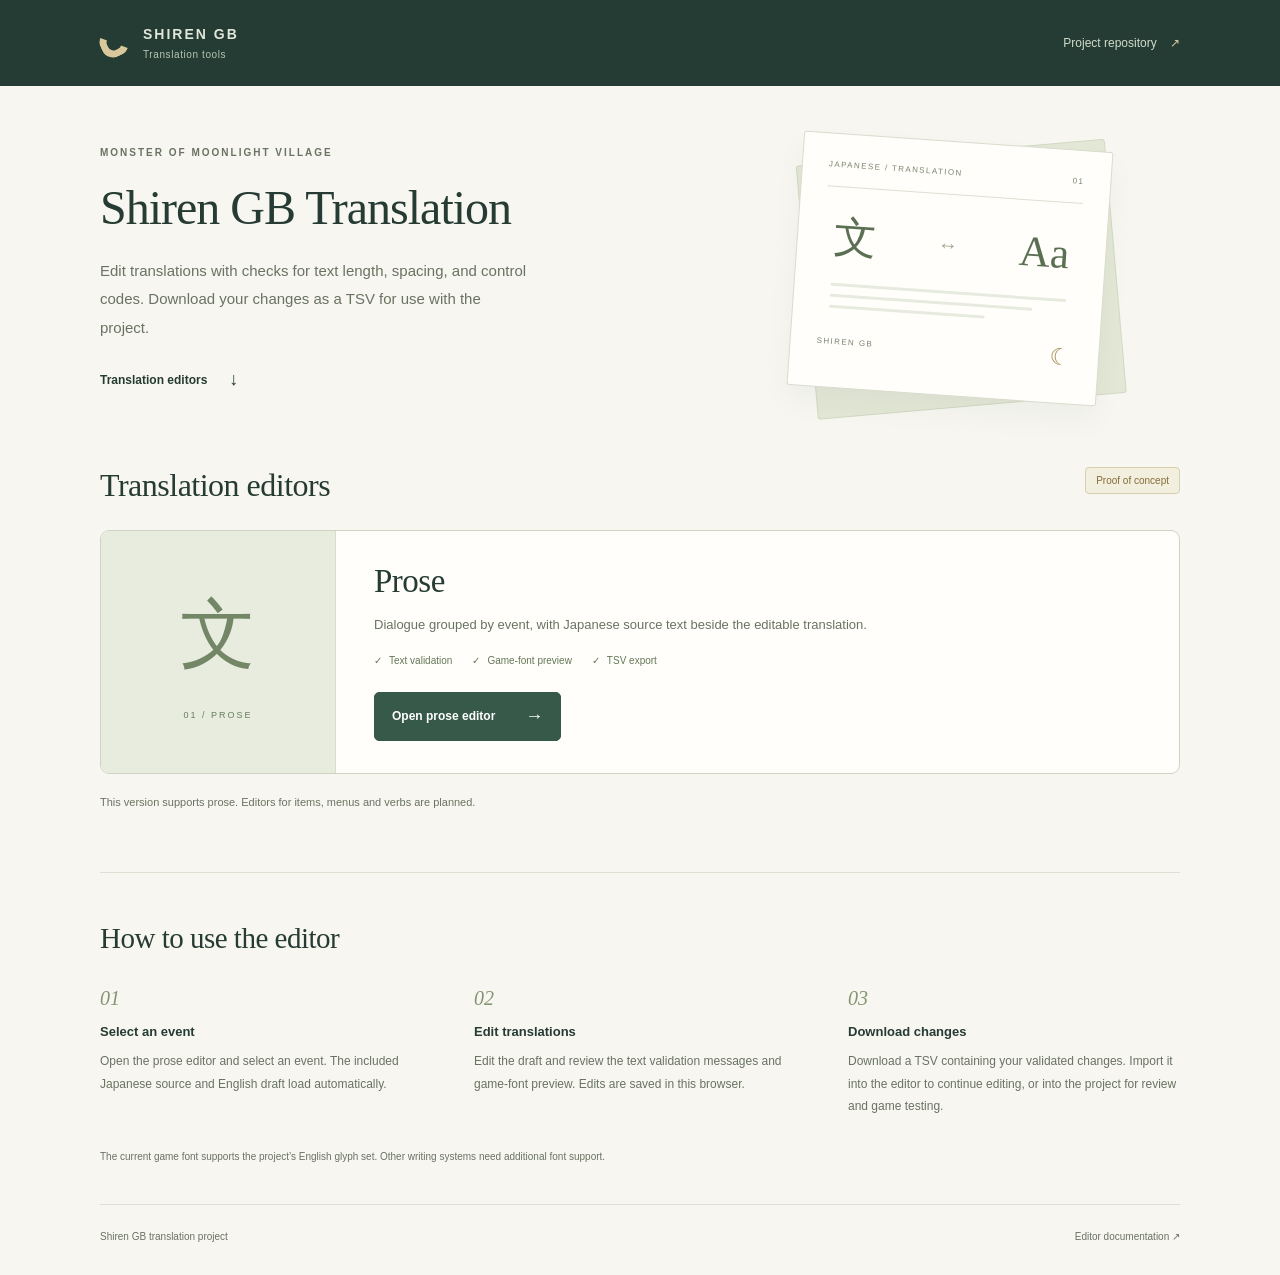
==== commit d548e919: "Bundle original Japanese TSV and load it by default" ====
--- a/site/index.html
+++ b/site/index.html
@@ -48,7 +48,7 @@
     <section class="how-it-works" aria-labelledby="steps-title">
       <h2 id="steps-title">How to use the editor</h2>
       <ol class="steps">
-        <li><span class="step-number">01</span><h3>Load Japanese source</h3><p>Select your extracted Japanese <code>script.tsv</code> to display it alongside the English draft. The file is read locally in your browser.</p></li>
+        <li><span class="step-number">01</span><h3>Select an event</h3><p>Open the prose editor and select an event. The included Japanese source and English draft load automatically.</p></li>
         <li><span class="step-number">02</span><h3>Edit translations</h3><p>Edit the draft and review the text validation messages and game-font preview. Edits are saved in this browser.</p></li>
         <li><span class="step-number">03</span><h3>Download changes</h3><p>Download a TSV containing your validated changes. Import it into the editor to continue editing, or into the project for review and game testing.</p></li>
       </ol>
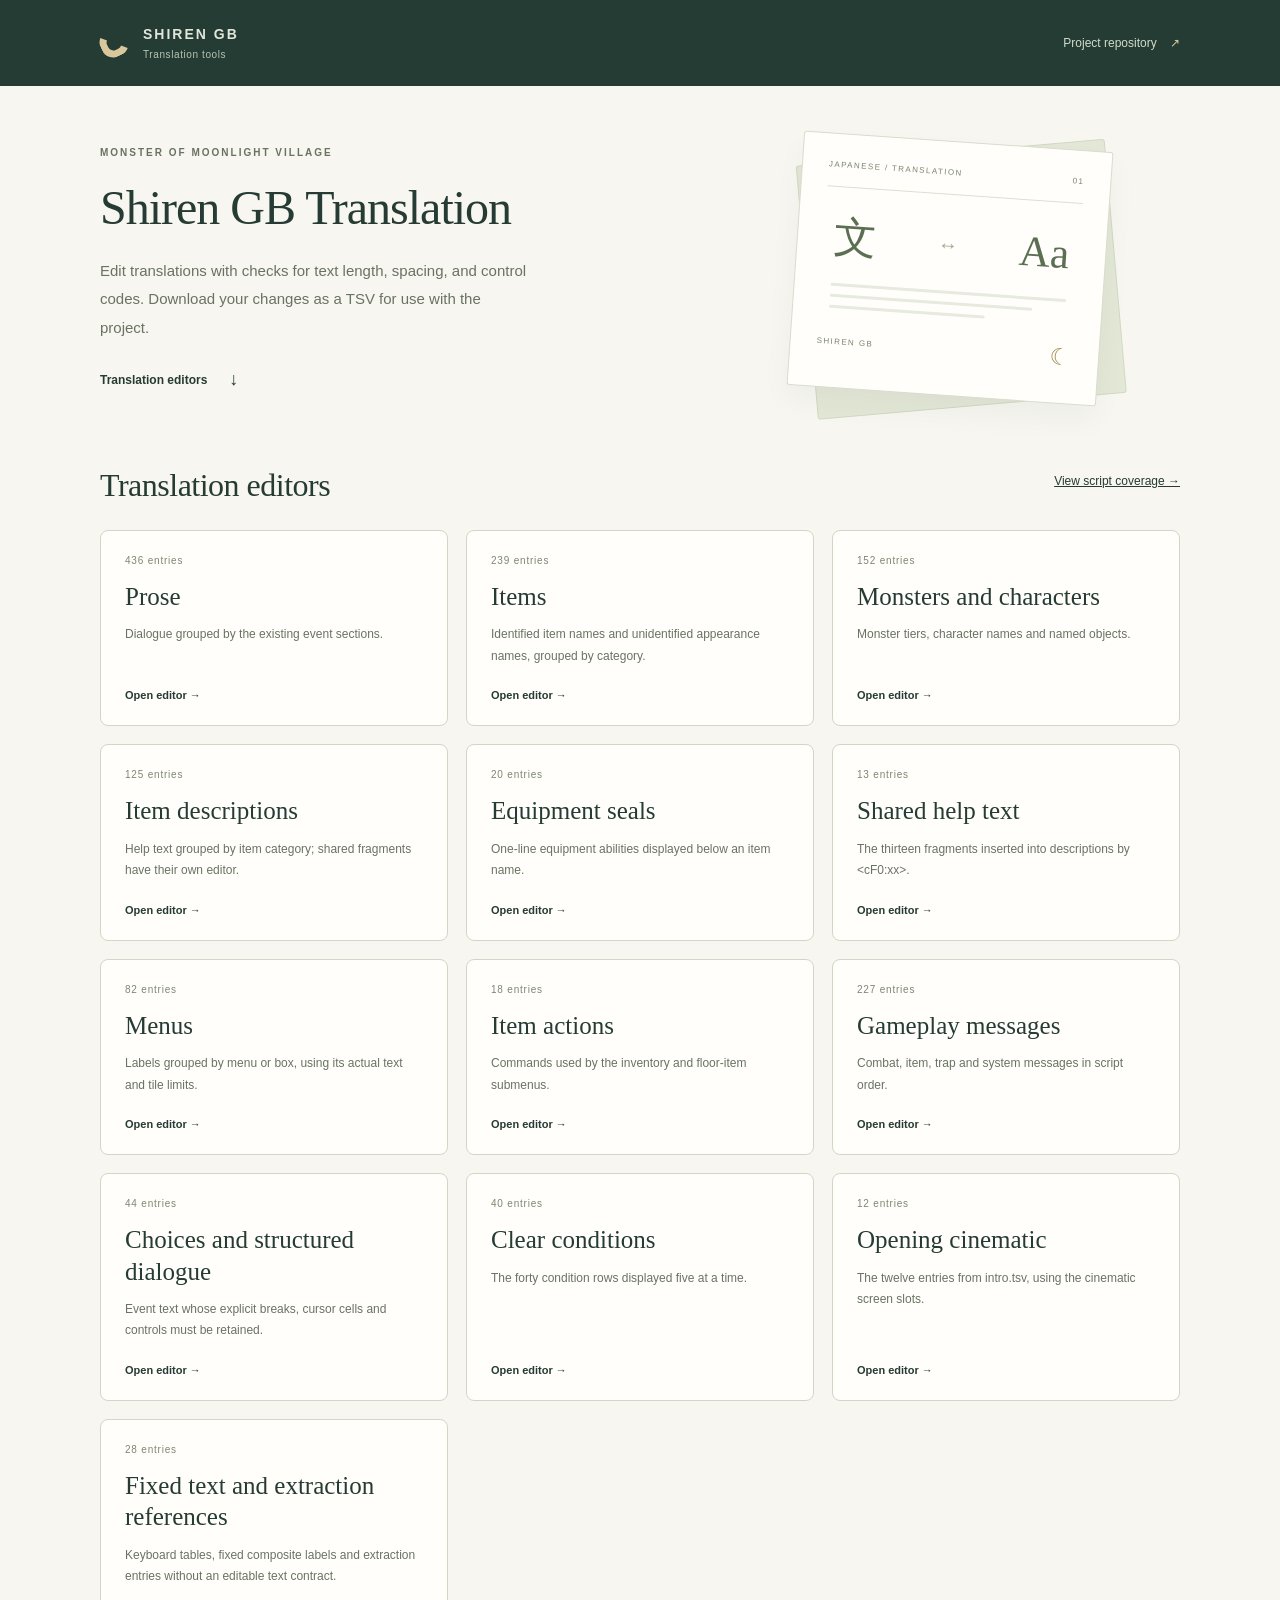
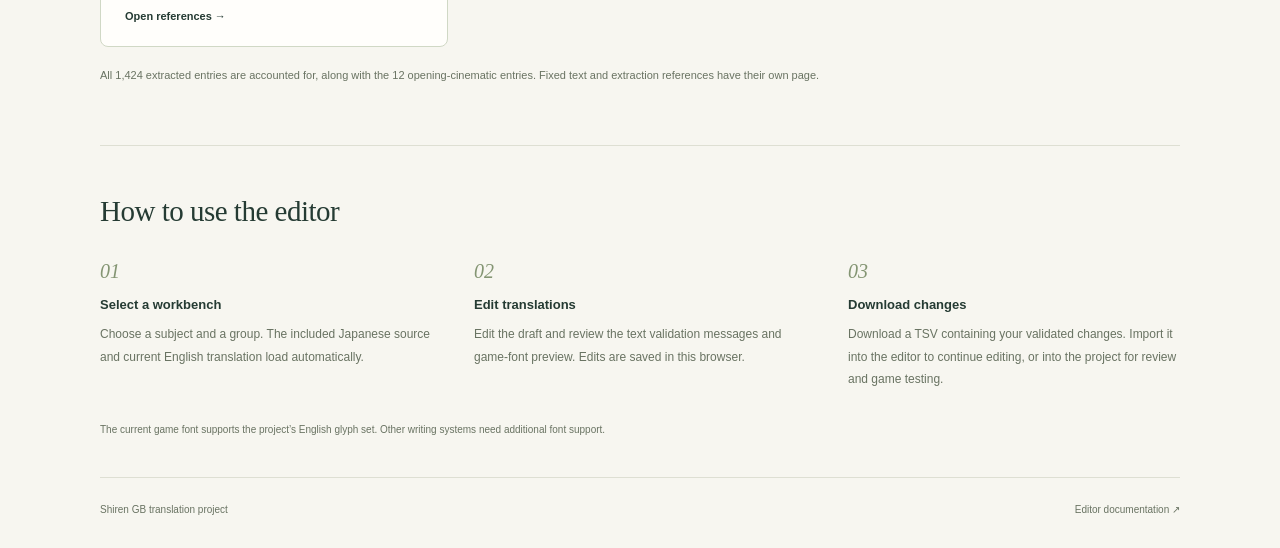
==== commit dc397501: "Add complete-script translation workbenches and renderer checks" ====
--- a/site/index.html
+++ b/site/index.html
@@ -37,24 +37,37 @@
     </section>
 
     <section id="studios" class="studios" aria-labelledby="studios-title">
-      <div class="section-heading"><h2 id="studios-title">Translation editors</h2><span class="poc-badge">Proof of concept</span></div>
-      <article class="studio-card">
-        <div class="studio-mark" aria-hidden="true"><span>文</span><small>01 / PROSE</small></div>
-        <div class="studio-copy"><h3>Prose</h3><p>Dialogue grouped by event, with Japanese source text beside the editable translation.</p><ul class="features"><li>Text validation</li><li>Game-font preview</li><li>TSV export</li></ul><a class="button" href="prose/">Open prose editor <span aria-hidden="true">→</span></a></div>
-      </article>
-      <p class="future-note">This version supports prose. Editors for items, menus and verbs are planned.</p>
+      <div class="section-heading"><h2 id="studios-title">Translation editors</h2><a class="coverage-link" href="coverage.html">View script coverage →</a></div>
+      <!-- workbenches:start -->
+<div class="subject-grid">
+<article class="subject-card"><div class="subject-count">436 entries</div><h3><a href="prose/">Prose</a></h3><p>Dialogue grouped by the existing event sections.</p><a class="subject-open" href="prose/">Open editor →</a></article>
+<article class="subject-card"><div class="subject-count">239 entries</div><h3><a href="workbench/?subject=items">Items</a></h3><p>Identified item names and unidentified appearance names, grouped by category.</p><a class="subject-open" href="workbench/?subject=items">Open editor →</a></article>
+<article class="subject-card"><div class="subject-count">152 entries</div><h3><a href="workbench/?subject=names">Monsters and characters</a></h3><p>Monster tiers, character names and named objects.</p><a class="subject-open" href="workbench/?subject=names">Open editor →</a></article>
+<article class="subject-card"><div class="subject-count">125 entries</div><h3><a href="workbench/?subject=descriptions">Item descriptions</a></h3><p>Help text grouped by item category; shared fragments have their own editor.</p><a class="subject-open" href="workbench/?subject=descriptions">Open editor →</a></article>
+<article class="subject-card"><div class="subject-count">20 entries</div><h3><a href="workbench/?subject=seals">Equipment seals</a></h3><p>One-line equipment abilities displayed below an item name.</p><a class="subject-open" href="workbench/?subject=seals">Open editor →</a></article>
+<article class="subject-card"><div class="subject-count">13 entries</div><h3><a href="workbench/?subject=fragments">Shared help text</a></h3><p>The thirteen fragments inserted into descriptions by &lt;cF0:xx&gt;.</p><a class="subject-open" href="workbench/?subject=fragments">Open editor →</a></article>
+<article class="subject-card"><div class="subject-count">82 entries</div><h3><a href="workbench/?subject=menus">Menus</a></h3><p>Labels grouped by menu or box, using its actual text and tile limits.</p><a class="subject-open" href="workbench/?subject=menus">Open editor →</a></article>
+<article class="subject-card"><div class="subject-count">18 entries</div><h3><a href="workbench/?subject=verbs">Item actions</a></h3><p>Commands used by the inventory and floor-item submenus.</p><a class="subject-open" href="workbench/?subject=verbs">Open editor →</a></article>
+<article class="subject-card"><div class="subject-count">227 entries</div><h3><a href="workbench/?subject=messages">Gameplay messages</a></h3><p>Combat, item, trap and system messages in script order.</p><a class="subject-open" href="workbench/?subject=messages">Open editor →</a></article>
+<article class="subject-card"><div class="subject-count">44 entries</div><h3><a href="workbench/?subject=choices">Choices and structured dialogue</a></h3><p>Event text whose explicit breaks, cursor cells and controls must be retained.</p><a class="subject-open" href="workbench/?subject=choices">Open editor →</a></article>
+<article class="subject-card"><div class="subject-count">40 entries</div><h3><a href="workbench/?subject=conditions">Clear conditions</a></h3><p>The forty condition rows displayed five at a time.</p><a class="subject-open" href="workbench/?subject=conditions">Open editor →</a></article>
+<article class="subject-card"><div class="subject-count">12 entries</div><h3><a href="workbench/?subject=cinematic">Opening cinematic</a></h3><p>The twelve entries from intro.tsv, using the cinematic screen slots.</p><a class="subject-open" href="workbench/?subject=cinematic">Open editor →</a></article>
+<article class="subject-card"><div class="subject-count">28 entries</div><h3><a href="workbench/?subject=reference">Fixed text and extraction references</a></h3><p>Keyboard tables, fixed composite labels and extraction entries without an editable text contract.</p><a class="subject-open" href="workbench/?subject=reference">Open references →</a></article>
+</div>
+<!-- workbenches:end -->
+      <p class="future-note">All 1,424 extracted entries are accounted for, along with the 12 opening-cinematic entries. Fixed text and extraction references have their own page.</p>
     </section>
 
     <section class="how-it-works" aria-labelledby="steps-title">
       <h2 id="steps-title">How to use the editor</h2>
       <ol class="steps">
-        <li><span class="step-number">01</span><h3>Select an event</h3><p>Open the prose editor and select an event. The included Japanese source and English draft load automatically.</p></li>
+        <li><span class="step-number">01</span><h3>Select a workbench</h3><p>Choose a subject and a group. The included Japanese source and current English translation load automatically.</p></li>
         <li><span class="step-number">02</span><h3>Edit translations</h3><p>Edit the draft and review the text validation messages and game-font preview. Edits are saved in this browser.</p></li>
         <li><span class="step-number">03</span><h3>Download changes</h3><p>Download a TSV containing your validated changes. Import it into the editor to continue editing, or into the project for review and game testing.</p></li>
       </ol>
       <p class="font-note">The current game font supports the project’s English glyph set. Other writing systems need additional font support.</p>
     </section>
   </main>
-  <footer class="footer"><span>Shiren GB translation project</span><a href="https://github.com/joey-astrologo/Shiren-GB-Monster-of-Moonlight-Village/blob/main/site/prose/README.md">Editor documentation <span aria-hidden="true">↗</span></a></footer>
+  <footer class="footer"><span>Shiren GB translation project</span><a href="https://github.com/joey-astrologo/Shiren-GB-Monster-of-Moonlight-Village/blob/main/site/workbench/README.md">Editor documentation <span aria-hidden="true">↗</span></a></footer>
 </body>
 </html>
--- a/site/style.css
+++ b/site/style.css
@@ -1,4 +1,5 @@
 @charset "UTF-8";
+.subject-grid{display:grid;grid-template-columns:repeat(3,minmax(0,1fr));gap:18px}.subject-card{position:relative;display:flex;flex-direction:column;border:1px solid #d0d8c5;background:#fffefb;border-radius:8px;padding:24px}.subject-count{font-size:10px;letter-spacing:.8px;color:#7d866f;margin-bottom:15px}.subject-card h3{font:25px/1.25 Georgia,serif;margin:0 0 12px}.subject-card h3 a{text-decoration:none}.subject-card p{font-size:12px;line-height:1.8;color:#697362;margin-bottom:22px}.subject-open{margin-top:auto;font-size:11px;font-weight:600;text-decoration:none}.subject-open:hover{text-decoration:underline}.coverage-link{font-size:12px;white-space:nowrap}.coverage{padding-top:30px;padding-bottom:60px;max-width:1000px}.coverage p,.coverage li{font-size:14px;line-height:1.9;margin:12px 0}.coverage h2{margin-top:36px}.coverage table{border-collapse:collapse;width:100%;margin:24px 0;background:#fffefb}.coverage th,.coverage td{text-align:left;border-bottom:1px solid #dedfd3;padding:12px;font-size:13px}.coverage th{font-weight:500}.coverage thead{background:#e7ecdf}@media(max-width:950px){.subject-grid{grid-template-columns:repeat(2,minmax(0,1fr))}}@media(max-width:600px){.subject-grid{grid-template-columns:1fr}.subject-card{padding:22px}.coverage th,.coverage td{padding:9px;font-size:11px}.coverage-link{white-space:normal;font-size:11px}.coverage table{table-layout:fixed}}
 :root{color-scheme:light;--paper:#f7f6f0;--surface:#fffefb;--ink:#253b33;--muted:#697362;--line:#dedfd3;--green:#375949;--gold:#dac89d;font-family:-apple-system,BlinkMacSystemFont,"Segoe UI",sans-serif;font-size:14px}
 *{box-sizing:border-box}html{scroll-behavior:smooth}body{margin:0;background:var(--paper);color:var(--ink)}a{color:inherit;touch-action:manipulation}a:focus-visible{outline:3px solid #af8948;outline-offset:5px}h1,h2,h3,p{margin:0}.skip-link{position:fixed;top:-100px;left:15px;padding:12px;z-index:10;background:white}.skip-link:focus{top:12px}.masthead{background:#253c34;color:#e1e6db}.header-inner{max-width:1144px;margin:auto;padding:26px 32px;display:flex;align-items:center;justify-content:space-between;gap:24px}.brand{display:flex;align-items:center;gap:15px;text-decoration:none;font-size:14px;letter-spacing:2px;font-weight:700}.brand small{display:block;font-size:10px;font-weight:400;letter-spacing:.6px;margin-top:7px;color:#b6c5b3}.moon{width:28px;height:28px;border:7px solid var(--gold);border-top-color:transparent;border-right-color:transparent;transform:rotate(-25deg);border-radius:45%;display:block}.project-link{font-size:12px;text-decoration:none;color:#d2dccb}.project-link span{margin-left:10px;color:var(--gold)}.project-link:hover,.hero-link:hover{text-decoration:underline;text-underline-offset:5px}main{max-width:1144px;margin:auto;padding:0 32px}.hero{display:grid;grid-template-columns:1.2fr 1fr;gap:70px;align-items:center;padding:55px 0 60px}.eyebrow{font-size:10px;letter-spacing:2px;font-weight:600;color:var(--muted)}h1{font:normal 48px/1.15 Georgia,"Times New Roman",serif;letter-spacing:-1px;margin:22px 0}.hero-copy>p{font-size:15px;line-height:1.9;color:var(--muted);max-width:430px}.hero-link{display:inline-flex;align-items:center;gap:22px;margin-top:27px;font-size:12px;font-weight:600;text-decoration:none}.hero-link span{font-size:18px}
 .manuscript{position:relative;width:310px;height:255px;justify-self:center;transform:rotate(4deg)}.paper-back{position:absolute;inset:10px -12px -10px 12px;background:#e3e7d6;border:1px solid #d1d9c3;border-radius:3px;transform:rotate(-9deg)}.paper-front{position:relative;height:100%;border:1px solid #d9dccd;border-radius:3px;background:var(--surface);padding:26px;box-shadow:0 15px 30px #253c340a}.paper-heading,.paper-foot{display:flex;justify-content:space-between;align-items:center;font-size:8px;letter-spacing:1.4px;color:#7b856e}.paper-heading{padding-bottom:17px;border-bottom:1px solid var(--line)}.notebook-symbol{font:43px Georgia,serif;color:#5b7052;display:flex;justify-content:space-between;align-items:center;margin:21px 10px 17px}.notebook-symbol span{font:20px Georgia,serif;color:#a0aa90}.notebook-lines{display:grid;gap:8px;margin:0 10px 19px}.notebook-lines span{height:3px;border-radius:2px;background:#e7ebdf}.notebook-lines span:nth-child(2){width:86%}.notebook-lines span:last-child{width:66%}.paper-foot{margin-top:20px}.paper-foot span:last-child{color:#a88f59;font-size:23px}
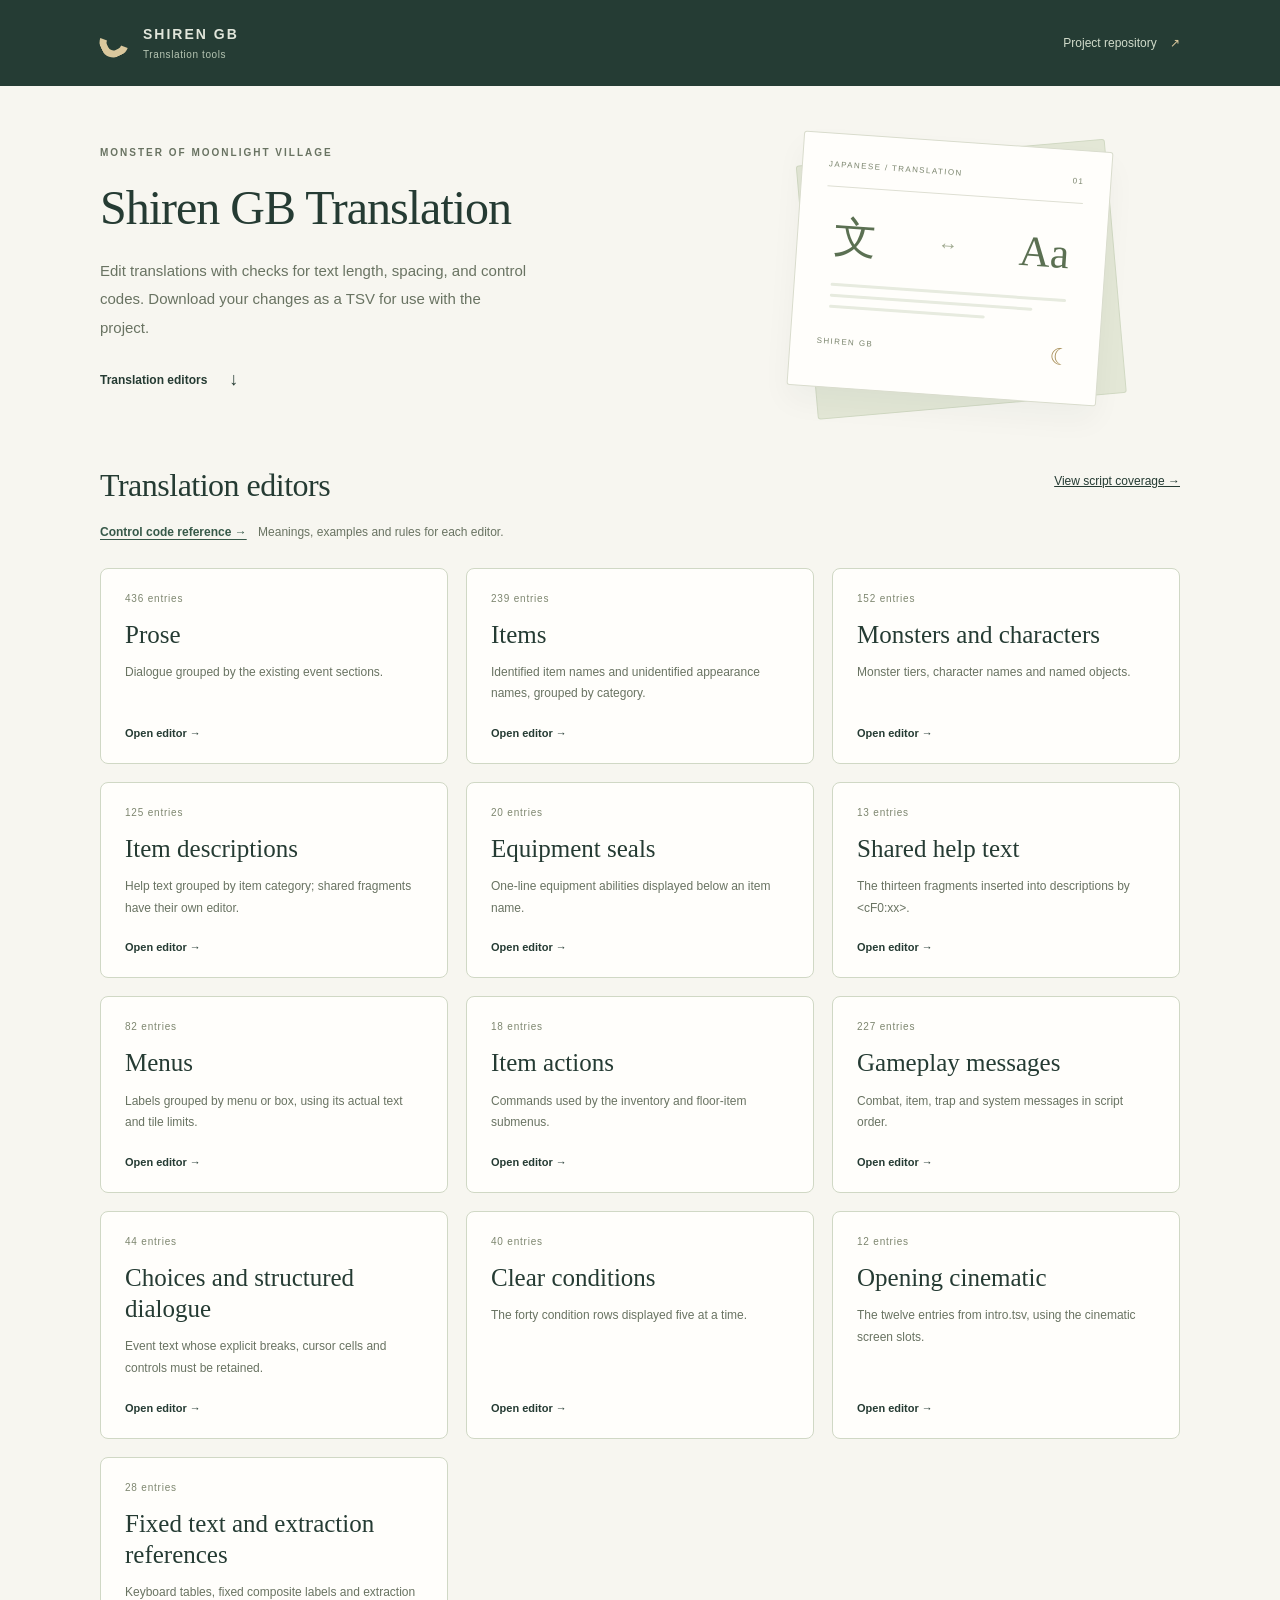
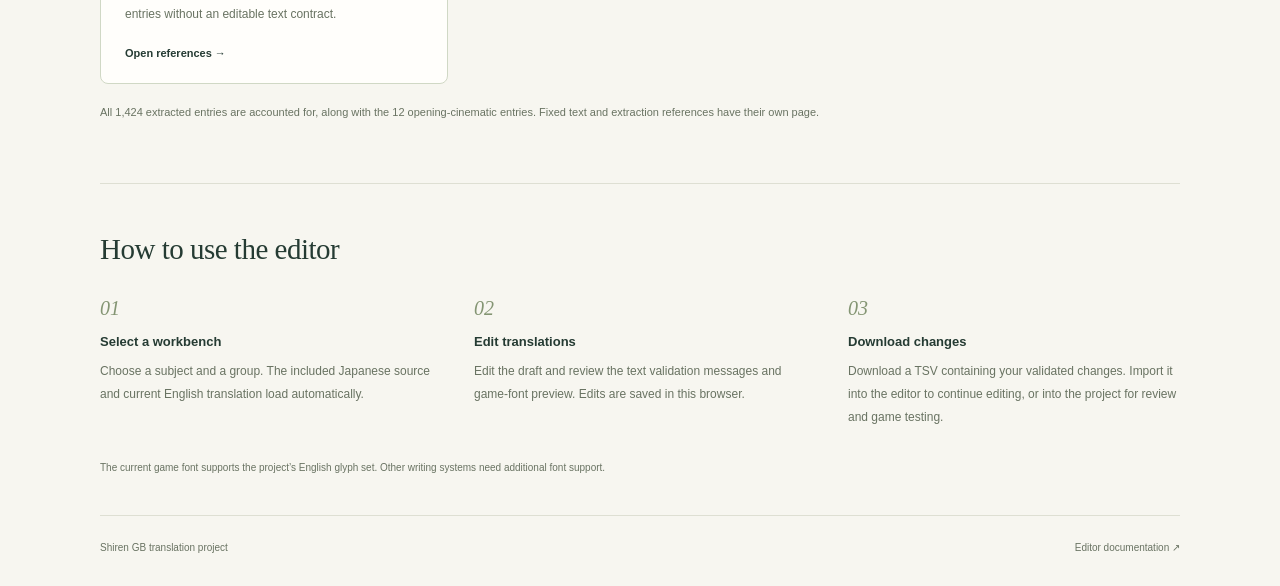
==== commit 7eb873c7: "Add control code reference linked from translation editors" ====
--- a/site/index.html
+++ b/site/index.html
@@ -38,6 +38,7 @@
 
     <section id="studios" class="studios" aria-labelledby="studios-title">
       <div class="section-heading"><h2 id="studios-title">Translation editors</h2><a class="coverage-link" href="coverage.html">View script coverage →</a></div>
+      <p class="control-guide-link"><a href="controls/">Control code reference →</a> Meanings, examples and rules for each editor.</p>
       <!-- workbenches:start -->
 <div class="subject-grid">
 <article class="subject-card"><div class="subject-count">436 entries</div><h3><a href="prose/">Prose</a></h3><p>Dialogue grouped by the existing event sections.</p><a class="subject-open" href="prose/">Open editor →</a></article>
--- a/site/style.css
+++ b/site/style.css
@@ -8,3 +8,5 @@
 @media(max-width:760px){.header-inner{padding:22px}.brand{font-size:12px}.brand small{font-size:9px}.project-link{font-size:10px}.project-link span{margin-left:3px}main{padding:0 22px}.hero{gap:30px;padding:50px 0 55px}h1{font-size:42px}.hero-copy>p{font-size:13px}.eyebrow{font-size:9px;letter-spacing:1.5px}.manuscript{width:215px;height:235px}.paper-front{padding:19px}.paper-heading{line-height:1.7;gap:8px}.notebook-symbol{font-size:34px}.studio-card{grid-template-columns:140px 1fr}.studio-copy{padding:28px}.studio-copy h3{font-size:29px}.studio-mark>span{font-size:58px}.studio-mark small{font-size:8px}.steps{gap:24px}.footer{margin:0 22px}}
 @media(max-width:560px){.hero{display:block}.hero-copy{max-width:400px}h1{font-size:38px}.hero-copy>p{font-size:14px}.manuscript{display:none}.section-heading{gap:10px}h2{font-size:28px}.poc-badge{font-size:9px;padding:6px 8px}.studio-card{display:block}.studio-mark{flex-direction:row;justify-content:space-between;padding:18px 25px;border-right:0;border-bottom:1px solid #d6ddcb}.studio-mark>span{font-size:34px}.studio-copy{padding:27px 24px}.studio-copy h3{font-size:31px}.features{gap:12px 17px}.button{width:100%}.how-it-works{margin-top:40px;padding-top:30px}.steps{grid-template-columns:1fr;gap:25px;margin-top:27px}.steps li{padding-left:42px;position:relative}.step-number{position:absolute;left:0;top:0}.steps h3{margin-top:2px}.footer{flex-direction:column;gap:12px}}
 @media(prefers-reduced-motion:reduce){html{scroll-behavior:auto}*{transition:none!important}}
+
+.control-guide-link{font-size:12px;line-height:1.8;margin:-8px 0 24px;color:var(--muted)}.control-guide-link a{color:var(--green);font-weight:600;margin-right:8px;text-underline-offset:3px}
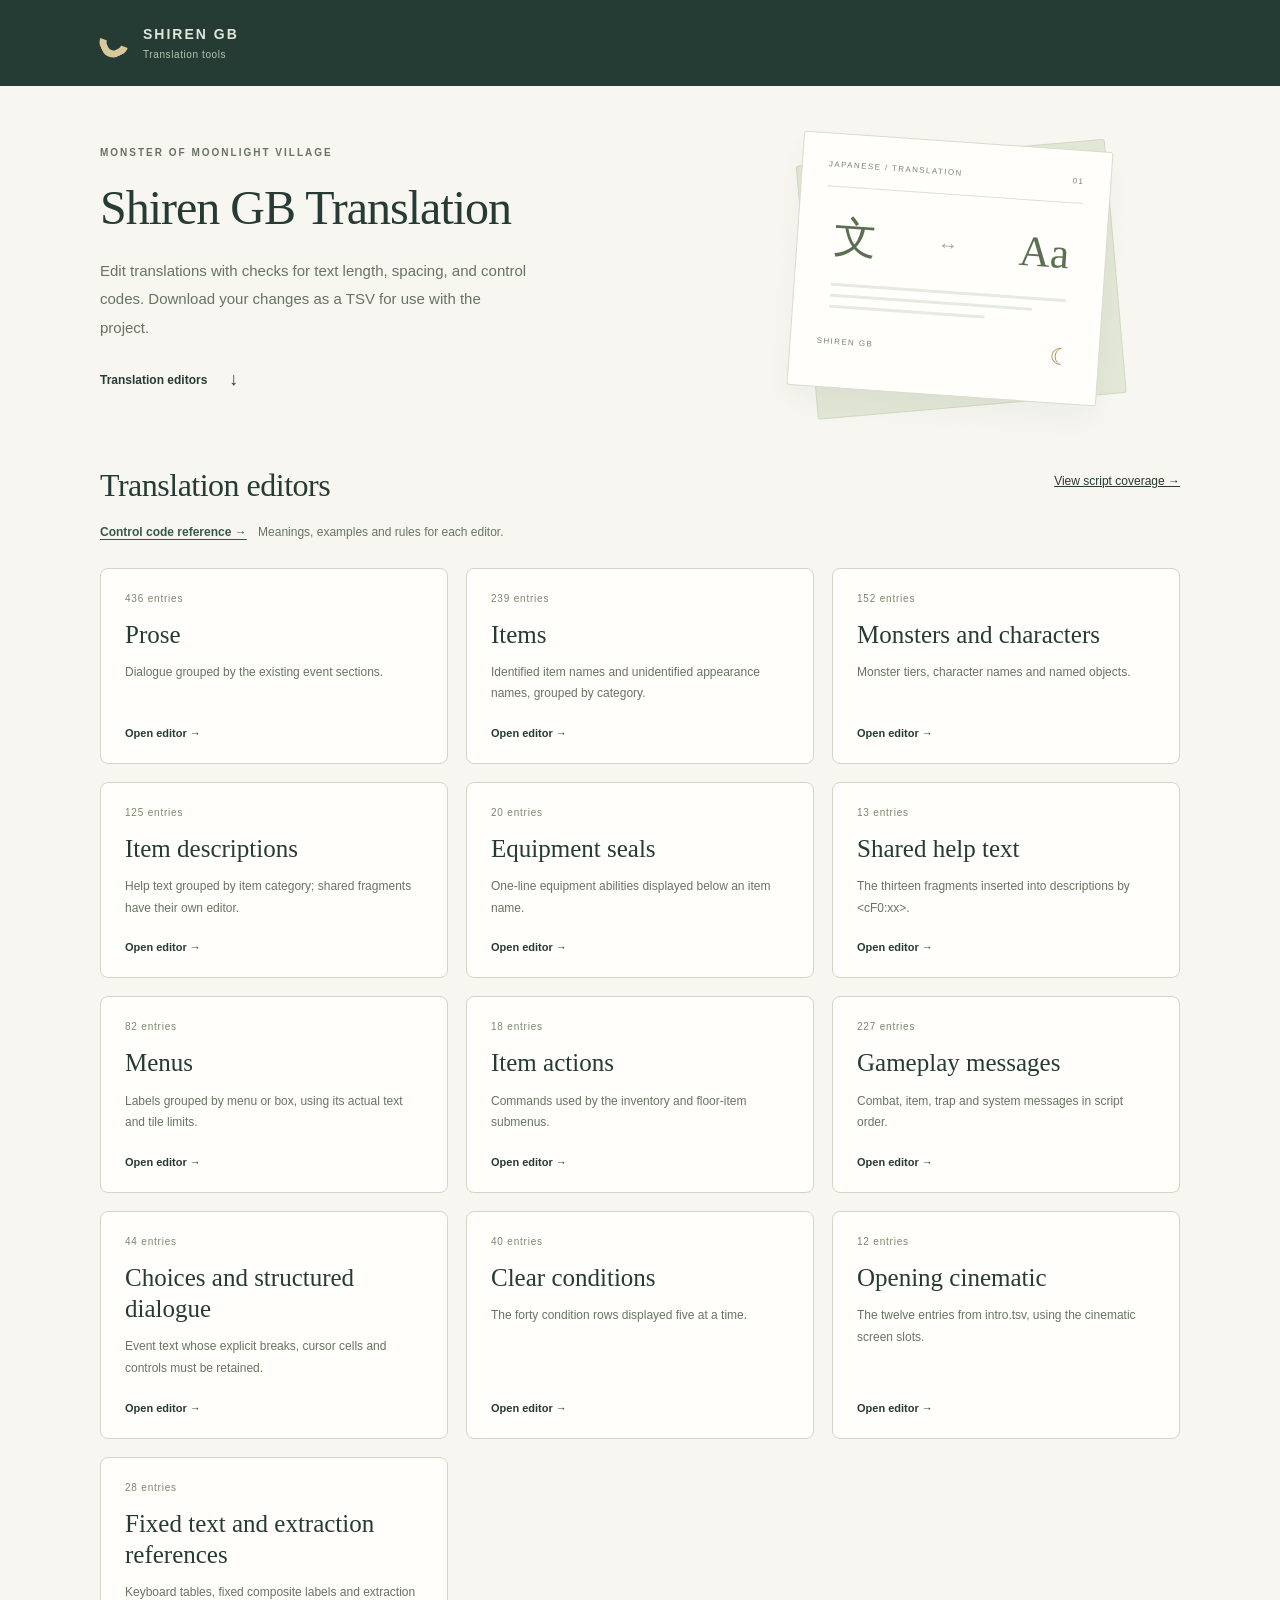
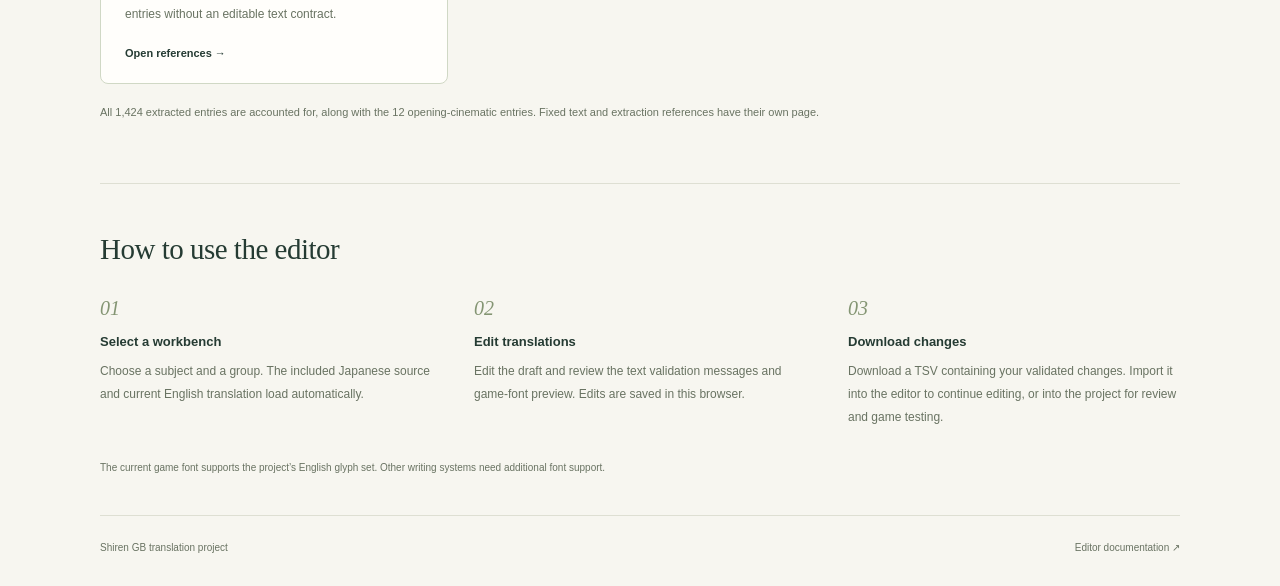
==== commit 76921d29: "removed some links" ====
--- a/site/index.html
+++ b/site/index.html
@@ -14,7 +14,6 @@
   <header class="masthead">
     <div class="header-inner">
       <a class="brand" href="./" aria-label="Shiren GB translation home"><span class="moon" aria-hidden="true"></span><span>SHIREN GB<small>Translation tools</small></span></a>
-      <a class="project-link" href="https://github.com/joey-astrologo/Shiren-GB-Monster-of-Moonlight-Village">Project repository <span aria-hidden="true">↗</span></a>
     </div>
   </header>
   <main id="content" tabindex="-1">
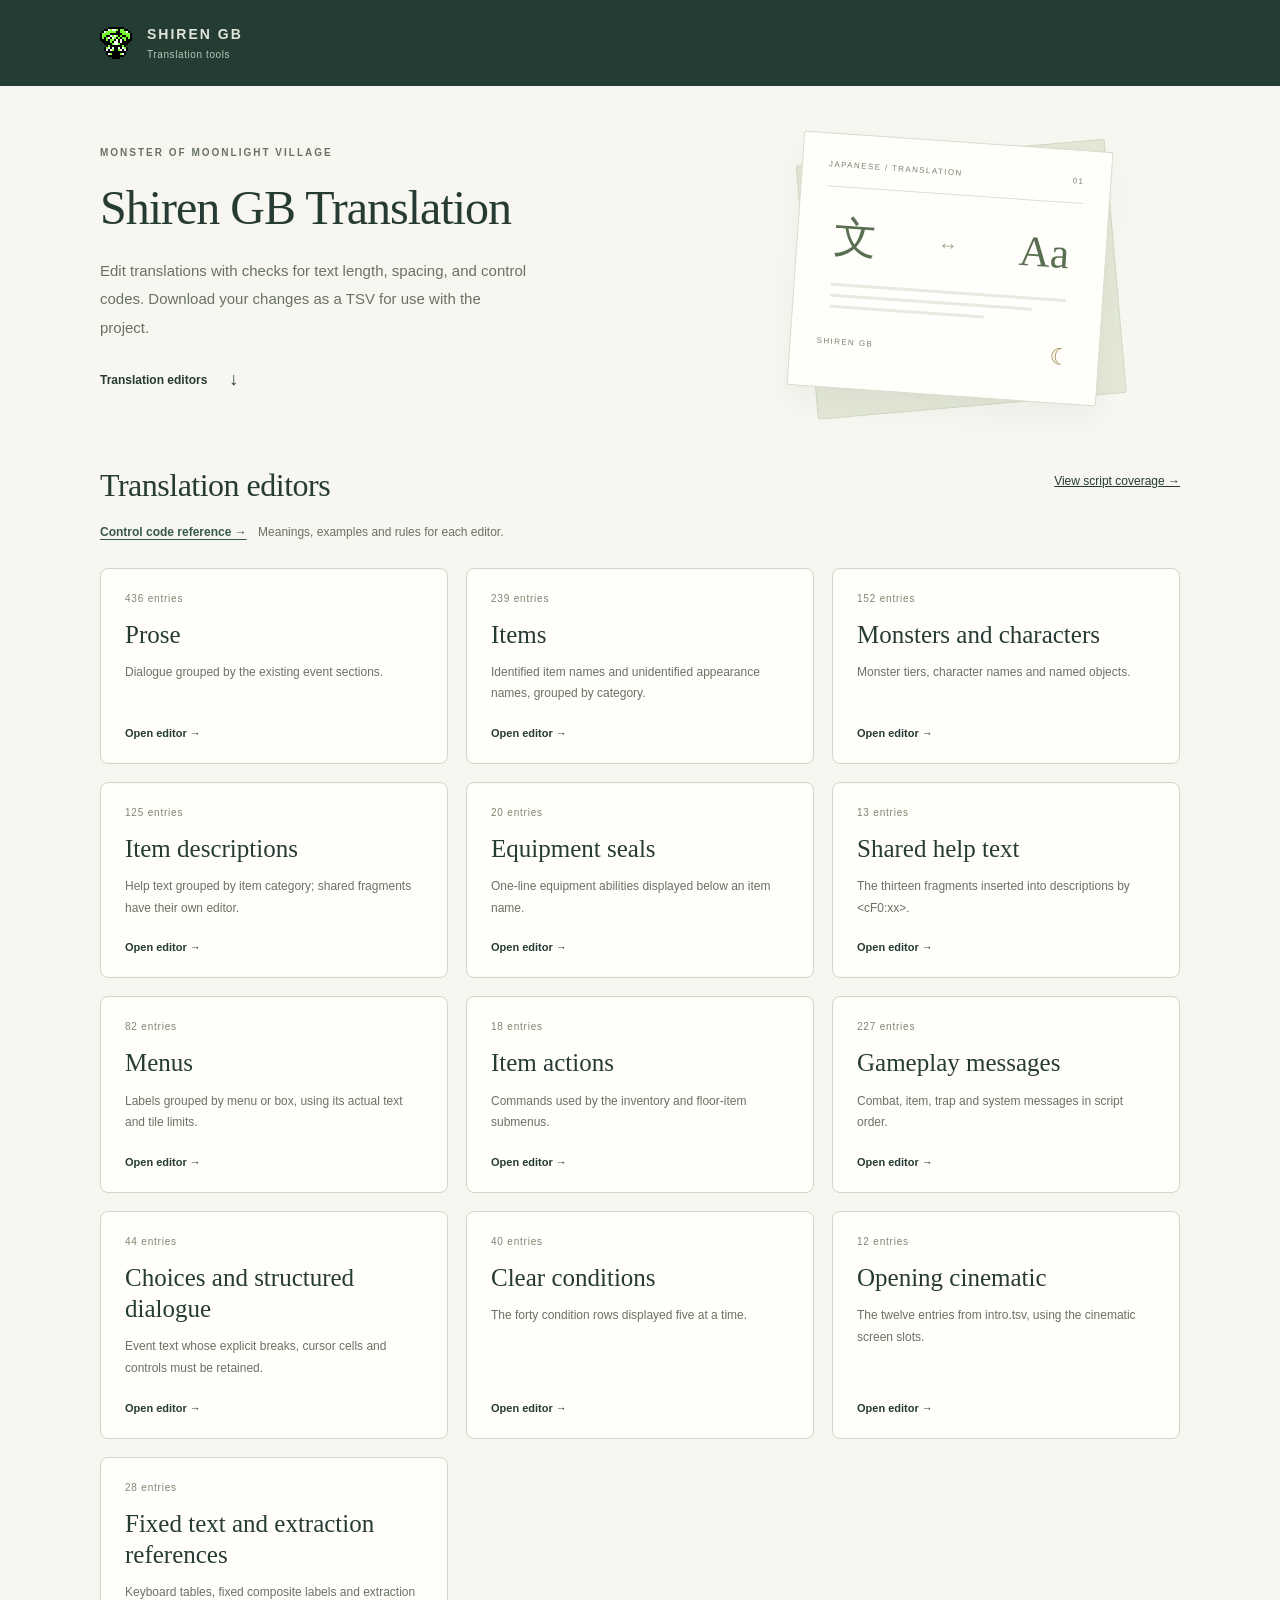
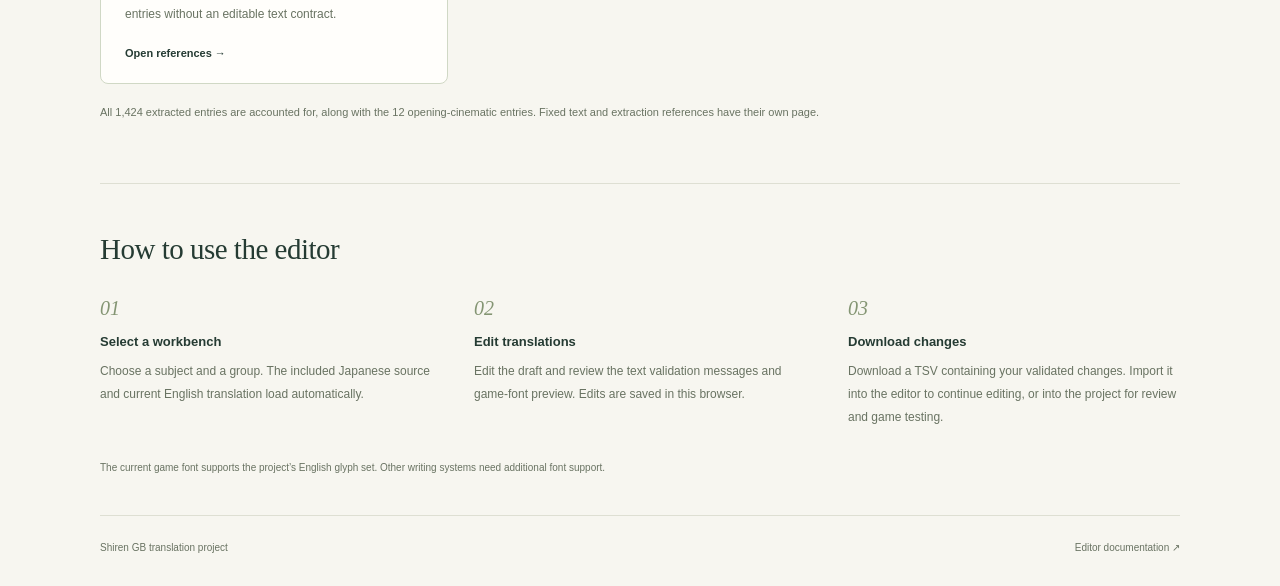
==== commit 21f80e63: "updated hosted logo" ====
--- a/site/index.html
+++ b/site/index.html
@@ -13,7 +13,7 @@
   <a class="skip-link" href="#content">Skip to translation editors</a>
   <header class="masthead">
     <div class="header-inner">
-      <a class="brand" href="./" aria-label="Shiren GB translation home"><span class="moon" aria-hidden="true"></span><span>SHIREN GB<small>Translation tools</small></span></a>
+      <a class="brand" href="./" aria-label="Shiren GB translation home"><img class="shiren-sprite" src="assets/shiren.png" width="32" height="32" alt=""><span>SHIREN GB<small>Translation tools</small></span></a>
     </div>
   </header>
   <main id="content" tabindex="-1">
--- a/site/style.css
+++ b/site/style.css
@@ -1,7 +1,7 @@
 @charset "UTF-8";
 .subject-grid{display:grid;grid-template-columns:repeat(3,minmax(0,1fr));gap:18px}.subject-card{position:relative;display:flex;flex-direction:column;border:1px solid #d0d8c5;background:#fffefb;border-radius:8px;padding:24px}.subject-count{font-size:10px;letter-spacing:.8px;color:#7d866f;margin-bottom:15px}.subject-card h3{font:25px/1.25 Georgia,serif;margin:0 0 12px}.subject-card h3 a{text-decoration:none}.subject-card p{font-size:12px;line-height:1.8;color:#697362;margin-bottom:22px}.subject-open{margin-top:auto;font-size:11px;font-weight:600;text-decoration:none}.subject-open:hover{text-decoration:underline}.coverage-link{font-size:12px;white-space:nowrap}.coverage{padding-top:30px;padding-bottom:60px;max-width:1000px}.coverage p,.coverage li{font-size:14px;line-height:1.9;margin:12px 0}.coverage h2{margin-top:36px}.coverage table{border-collapse:collapse;width:100%;margin:24px 0;background:#fffefb}.coverage th,.coverage td{text-align:left;border-bottom:1px solid #dedfd3;padding:12px;font-size:13px}.coverage th{font-weight:500}.coverage thead{background:#e7ecdf}@media(max-width:950px){.subject-grid{grid-template-columns:repeat(2,minmax(0,1fr))}}@media(max-width:600px){.subject-grid{grid-template-columns:1fr}.subject-card{padding:22px}.coverage th,.coverage td{padding:9px;font-size:11px}.coverage-link{white-space:normal;font-size:11px}.coverage table{table-layout:fixed}}
 :root{color-scheme:light;--paper:#f7f6f0;--surface:#fffefb;--ink:#253b33;--muted:#697362;--line:#dedfd3;--green:#375949;--gold:#dac89d;font-family:-apple-system,BlinkMacSystemFont,"Segoe UI",sans-serif;font-size:14px}
-*{box-sizing:border-box}html{scroll-behavior:smooth}body{margin:0;background:var(--paper);color:var(--ink)}a{color:inherit;touch-action:manipulation}a:focus-visible{outline:3px solid #af8948;outline-offset:5px}h1,h2,h3,p{margin:0}.skip-link{position:fixed;top:-100px;left:15px;padding:12px;z-index:10;background:white}.skip-link:focus{top:12px}.masthead{background:#253c34;color:#e1e6db}.header-inner{max-width:1144px;margin:auto;padding:26px 32px;display:flex;align-items:center;justify-content:space-between;gap:24px}.brand{display:flex;align-items:center;gap:15px;text-decoration:none;font-size:14px;letter-spacing:2px;font-weight:700}.brand small{display:block;font-size:10px;font-weight:400;letter-spacing:.6px;margin-top:7px;color:#b6c5b3}.moon{width:28px;height:28px;border:7px solid var(--gold);border-top-color:transparent;border-right-color:transparent;transform:rotate(-25deg);border-radius:45%;display:block}.project-link{font-size:12px;text-decoration:none;color:#d2dccb}.project-link span{margin-left:10px;color:var(--gold)}.project-link:hover,.hero-link:hover{text-decoration:underline;text-underline-offset:5px}main{max-width:1144px;margin:auto;padding:0 32px}.hero{display:grid;grid-template-columns:1.2fr 1fr;gap:70px;align-items:center;padding:55px 0 60px}.eyebrow{font-size:10px;letter-spacing:2px;font-weight:600;color:var(--muted)}h1{font:normal 48px/1.15 Georgia,"Times New Roman",serif;letter-spacing:-1px;margin:22px 0}.hero-copy>p{font-size:15px;line-height:1.9;color:var(--muted);max-width:430px}.hero-link{display:inline-flex;align-items:center;gap:22px;margin-top:27px;font-size:12px;font-weight:600;text-decoration:none}.hero-link span{font-size:18px}
+*{box-sizing:border-box}html{scroll-behavior:smooth}body{margin:0;background:var(--paper);color:var(--ink)}a{color:inherit;touch-action:manipulation}a:focus-visible{outline:3px solid #af8948;outline-offset:5px}h1,h2,h3,p{margin:0}.skip-link{position:fixed;top:-100px;left:15px;padding:12px;z-index:10;background:white}.skip-link:focus{top:12px}.masthead{background:#253c34;color:#e1e6db}.header-inner{max-width:1144px;margin:auto;padding:26px 32px;display:flex;align-items:center;justify-content:space-between;gap:24px}.brand{display:flex;align-items:center;gap:15px;text-decoration:none;font-size:14px;letter-spacing:2px;font-weight:700}.brand small{display:block;font-size:10px;font-weight:400;letter-spacing:.6px;margin-top:7px;color:#b6c5b3}.shiren-sprite{display:block;width:32px;height:32px;flex:none;image-rendering:pixelated}.project-link{font-size:12px;text-decoration:none;color:#d2dccb}.project-link span{margin-left:10px;color:var(--gold)}.project-link:hover,.hero-link:hover{text-decoration:underline;text-underline-offset:5px}main{max-width:1144px;margin:auto;padding:0 32px}.hero{display:grid;grid-template-columns:1.2fr 1fr;gap:70px;align-items:center;padding:55px 0 60px}.eyebrow{font-size:10px;letter-spacing:2px;font-weight:600;color:var(--muted)}h1{font:normal 48px/1.15 Georgia,"Times New Roman",serif;letter-spacing:-1px;margin:22px 0}.hero-copy>p{font-size:15px;line-height:1.9;color:var(--muted);max-width:430px}.hero-link{display:inline-flex;align-items:center;gap:22px;margin-top:27px;font-size:12px;font-weight:600;text-decoration:none}.hero-link span{font-size:18px}
 .manuscript{position:relative;width:310px;height:255px;justify-self:center;transform:rotate(4deg)}.paper-back{position:absolute;inset:10px -12px -10px 12px;background:#e3e7d6;border:1px solid #d1d9c3;border-radius:3px;transform:rotate(-9deg)}.paper-front{position:relative;height:100%;border:1px solid #d9dccd;border-radius:3px;background:var(--surface);padding:26px;box-shadow:0 15px 30px #253c340a}.paper-heading,.paper-foot{display:flex;justify-content:space-between;align-items:center;font-size:8px;letter-spacing:1.4px;color:#7b856e}.paper-heading{padding-bottom:17px;border-bottom:1px solid var(--line)}.notebook-symbol{font:43px Georgia,serif;color:#5b7052;display:flex;justify-content:space-between;align-items:center;margin:21px 10px 17px}.notebook-symbol span{font:20px Georgia,serif;color:#a0aa90}.notebook-lines{display:grid;gap:8px;margin:0 10px 19px}.notebook-lines span{height:3px;border-radius:2px;background:#e7ebdf}.notebook-lines span:nth-child(2){width:86%}.notebook-lines span:last-child{width:66%}.paper-foot{margin-top:20px}.paper-foot span:last-child{color:#a88f59;font-size:23px}
 .studios{scroll-margin-top:26px}.section-heading{display:flex;justify-content:space-between;align-items:center;gap:20px;margin-bottom:25px}h2{font:normal 32px/1.25 Georgia,serif;letter-spacing:-.5px;margin-top:9px}.poc-badge{font-size:10px;white-space:nowrap;border:1px solid #d7cfad;border-radius:4px;padding:7px 10px;color:#806d36;background:#f3efdf}.studio-card{display:grid;grid-template-columns:235px 1fr;border:1px solid #cdd5c1;border-radius:9px;overflow:hidden;background:var(--surface)}.studio-mark{background:#e7ecdf;display:flex;flex-direction:column;align-items:center;justify-content:center;gap:23px;border-right:1px solid #d6ddcb}.studio-mark>span{font:76px Georgia,serif;color:#738766}.studio-mark small{font-size:9px;letter-spacing:2px;color:#697d5c}.studio-copy{padding:32px 38px}.studio-copy h3{font:normal 33px Georgia,serif;letter-spacing:-.5px;margin:0 0 13px}.studio-copy>p{font-size:13px;line-height:1.9;color:var(--muted);max-width:580px}.features{display:flex;flex-wrap:wrap;gap:9px 20px;padding:0;list-style:none;font-size:10px;color:#647756;margin:17px 0 26px}.features li:before{content:'✓';margin-right:7px}.button{display:inline-flex;align-items:center;justify-content:space-between;gap:30px;padding:13px 17px;border:1px solid var(--green);border-radius:5px;background:var(--green);color:white;text-decoration:none;font-size:12px;font-weight:600;transition:background .15s}.button:hover{background:#294936}.button span{font-size:18px;font-weight:400}.future-note{font-size:11px;line-height:1.8;color:var(--muted);padding:19px 0 0}.how-it-works{margin:60px 0 0;padding:38px 0;border-top:1px solid var(--line)}.how-it-works h2{font-size:29px}.steps{list-style:none;display:grid;grid-template-columns:repeat(3,1fr);gap:42px;padding:0;margin:30px 0}.step-number{font:italic 20px Georgia,serif;color:#849573}.steps h3{font-size:13px;margin:14px 0 11px;font-weight:600}.steps p{font-size:12px;line-height:1.9;color:var(--muted)}code{font-size:.94em;background:#e9ecdf;padding:2px 4px;border-radius:3px}.font-note{font-size:10px;line-height:1.8;color:var(--muted)}.footer{max-width:1080px;margin:auto;border-top:1px solid var(--line);padding:23px 0 30px;display:flex;justify-content:space-between;gap:20px;font-size:10px;color:var(--muted);line-height:1.7}.footer a{text-decoration:none}.footer a:hover{text-decoration:underline;text-underline-offset:3px}
 @media(max-width:1150px){.footer{margin:0 32px}.hero{gap:40px}.manuscript{width:280px}.paper-heading{font-size:7px}}
